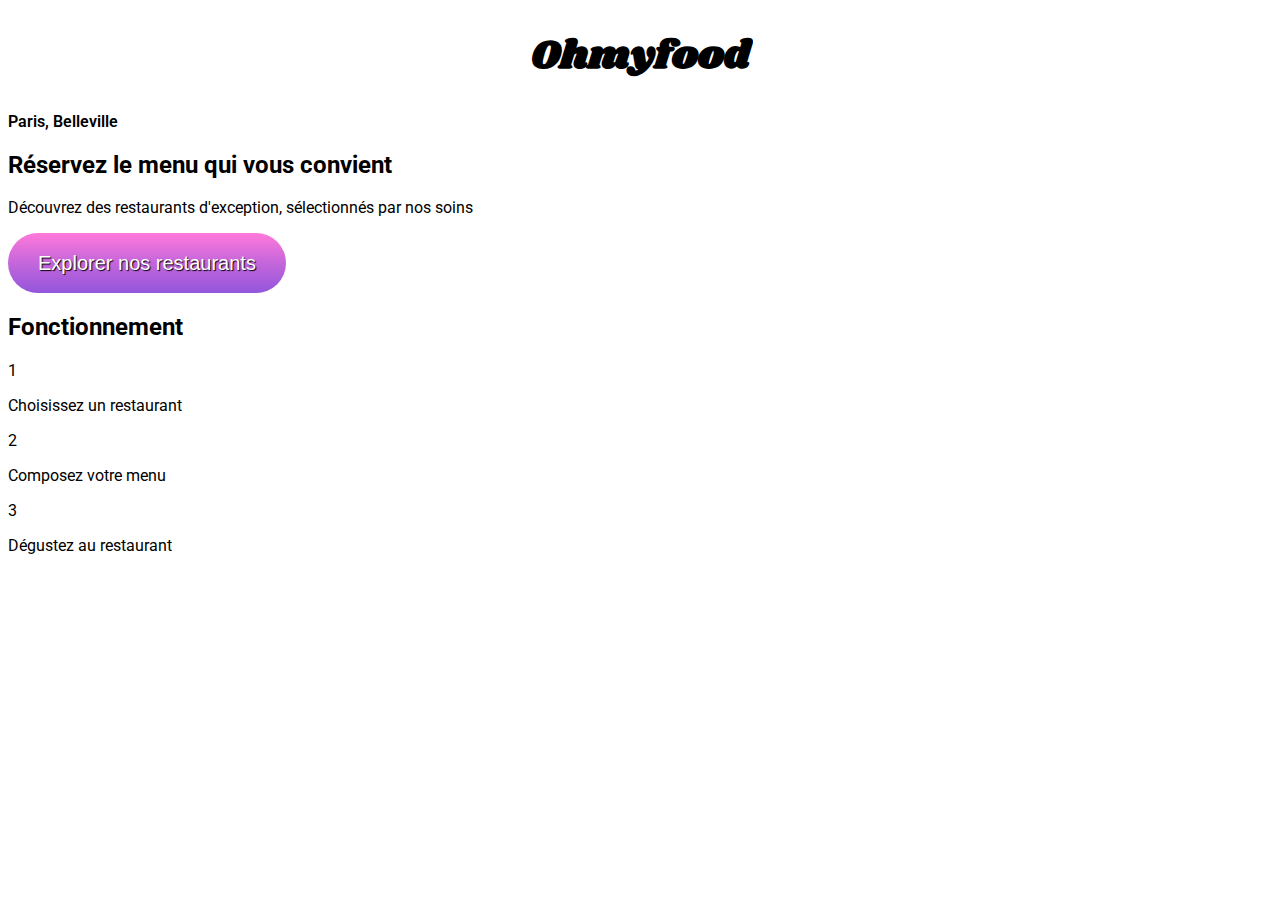
==== index.html @ 6d9f08fe "ajout bouton dans subheader, html et css" ====
<!DOCTYPE html>
<html lang="fr">
<head>
    <meta charset="UTF-8">
    <meta http-equiv="X-UA-Compatible" content="IE=edge">
    <meta name="viewport" content="width=device-width, initial-scale=1.0">
    <title>OhMyFood !</title>
    <link rel="stylesheet" href="sass/style.css">
</head>
<body>
    
    <header>
        <h1>Ohmyfood</h1>
    </header>

    <div class="subheader">
        
        <div class="subheader__iconemap">
           <i class="fas fa-map-marker-alt"></i>
        </div>
        <div class="subheader__content">
            <a href="#">Paris, Belleville</a>
        </div>

        <div class="prev">
            <div class="prev__content">
                <h2 class="prev__title">Réservez le menu qui vous convient</h2>
                <p class="prev__subtitle">Découvrez des restaurants d'exception, sélectionnés par nos soins</p>
            </div>
            <button class="button">
                Explorer nos restaurants
            </button>
        </div>

    </div>

    <main>
        <section class="section section--fonctionnement">
            <h2 class="section__title">Fonctionnement</h2>

            <div class="nav">
                <div class="nav__content">
                    <div class="nav__number">
                        <span class="number--one">1</span>
                    </div>
                    <div class="nav__icon">
                        <i class="fas fa-mobile-alt"></i>
                    </div>
                    <p class="nav__text">Choisissez un restaurant</p>
                </div>
            </div>

            <div class="nav">
                <div class="nav__content">
                    <div class="nav__number">
                        <span class="number--two">2</span>
                    </div>
                    <div class="nav__icon">
                        <i class="fas fa-list-ul"></i>
                    </div>
                    <p class="nav__text">Composez votre menu</p>
                </div>
            </div>

            <div class="nav">
                <div class="nav__content">
                    <div class="nav__number">
                        <span class="number--three">3</span>
                    </div>
                    <div class="nav__icon">
                        <i class="fas fa-store i--one"></i>
                    </div>
                    <p class="nav__text">Dégustez au restaurant</p>
                </div>
            </div>

        </section>


    </main>

</body>
</html>
---- sass/style.css ----
@import url("https://fonts.googleapis.com/css2?family=Shrikhand&display=swap");
@import url("https://fonts.googleapis.com/css2?family=Roboto&display=swap");
h1 {
  display: -webkit-box;
  display: -ms-flexbox;
  display: flex;
  -webkit-box-pack: center;
      -ms-flex-pack: center;
          justify-content: center;
  font-family: 'Shrikhand', cursive;
  font-size: 40px;
}

body {
  font-family: 'Roboto', sans-serif;
}

/*SUBHEADER*/
.subheader .subheader__iconemap i {
  font-size: 25px;
  color: red;
}

.subheader .subheader__content a {
  text-decoration: none;
  color: black;
  font-weight: 600;
}

.subheader .button {
  border: 0;
  line-height: 2.5;
  padding: 5px 30px;
  font-size: 20px;
  text-align: center;
  color: #fff;
  text-shadow: 1px 1px 1px #000;
  border-radius: 30px;
  background-color: #9356DC;
  background-image: -webkit-gradient(linear, left bottom, left top, from(#9356DC), color-stop(#c466db), to(#FF79DA));
  background-image: linear-gradient(to top, #9356DC, #c466db, #FF79DA);
}

/* MAIN */
/* Section fonctionnement */
.nav .nav__icon i {
  color: red;
  font-size: 20px;
}

/*body {
    font-family: 'Roboto', sans-serif;
}
*/
/*# sourceMappingURL=style.css.map */
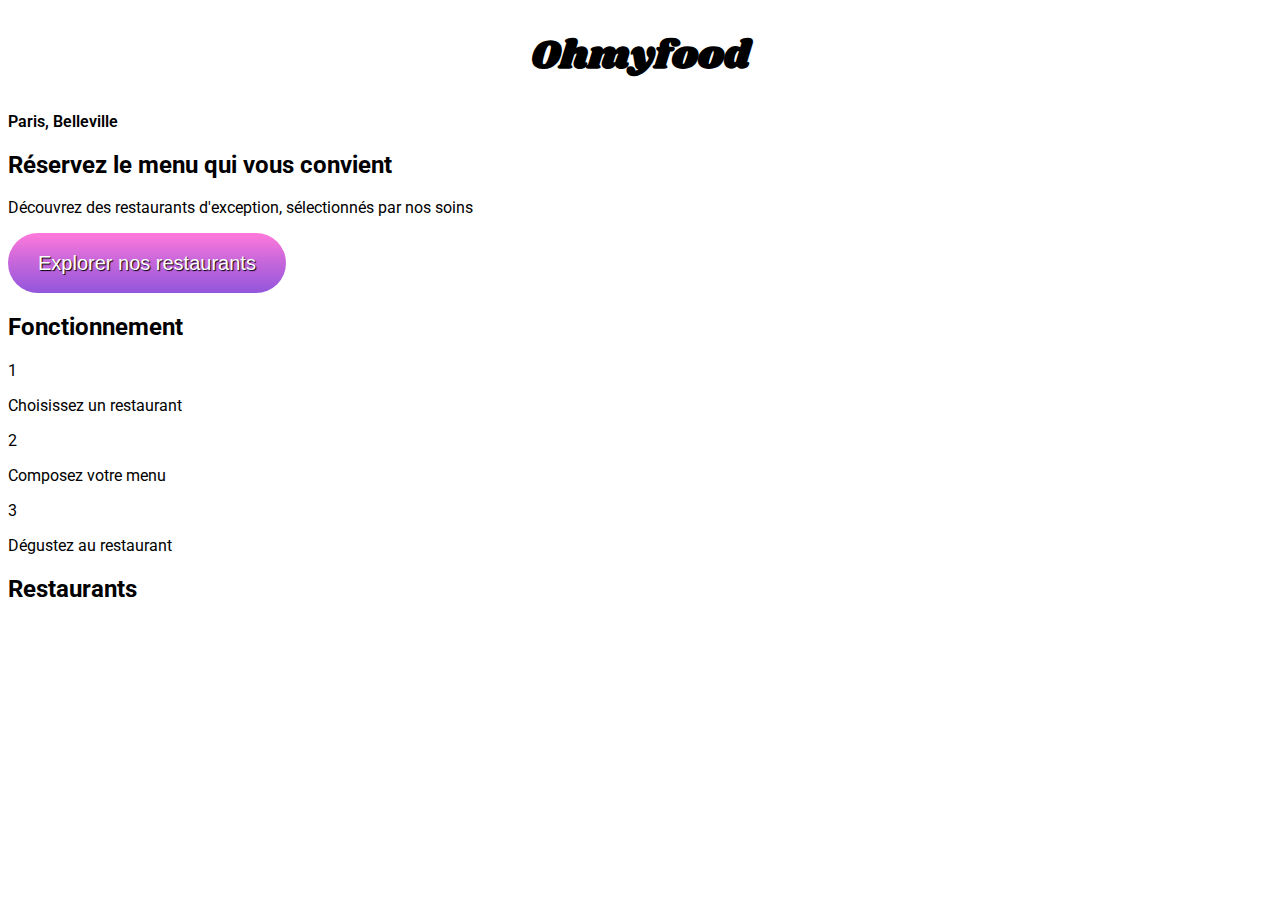
==== commit c5fc3307: "ajout section fonctionnement et restaurants html" ====
--- a/index.html
+++ b/index.html
@@ -73,9 +73,29 @@
                     <p class="nav__text">Dégustez au restaurant</p>
                 </div>
             </div>
-
         </section>
 
+        <section class="section section--restaurants">
+            <h2 class="section__title">Restaurants</h2>
+
+            <div class="cartresto">
+                <div class="resto">
+
+                </div>
+
+                <div class="resto">
+
+                </div>
+
+                <div class="resto">
+
+                </div>
+
+                <div class="resto">
+
+                </div>
+            </div>
+        </section>
 
     </main>
 
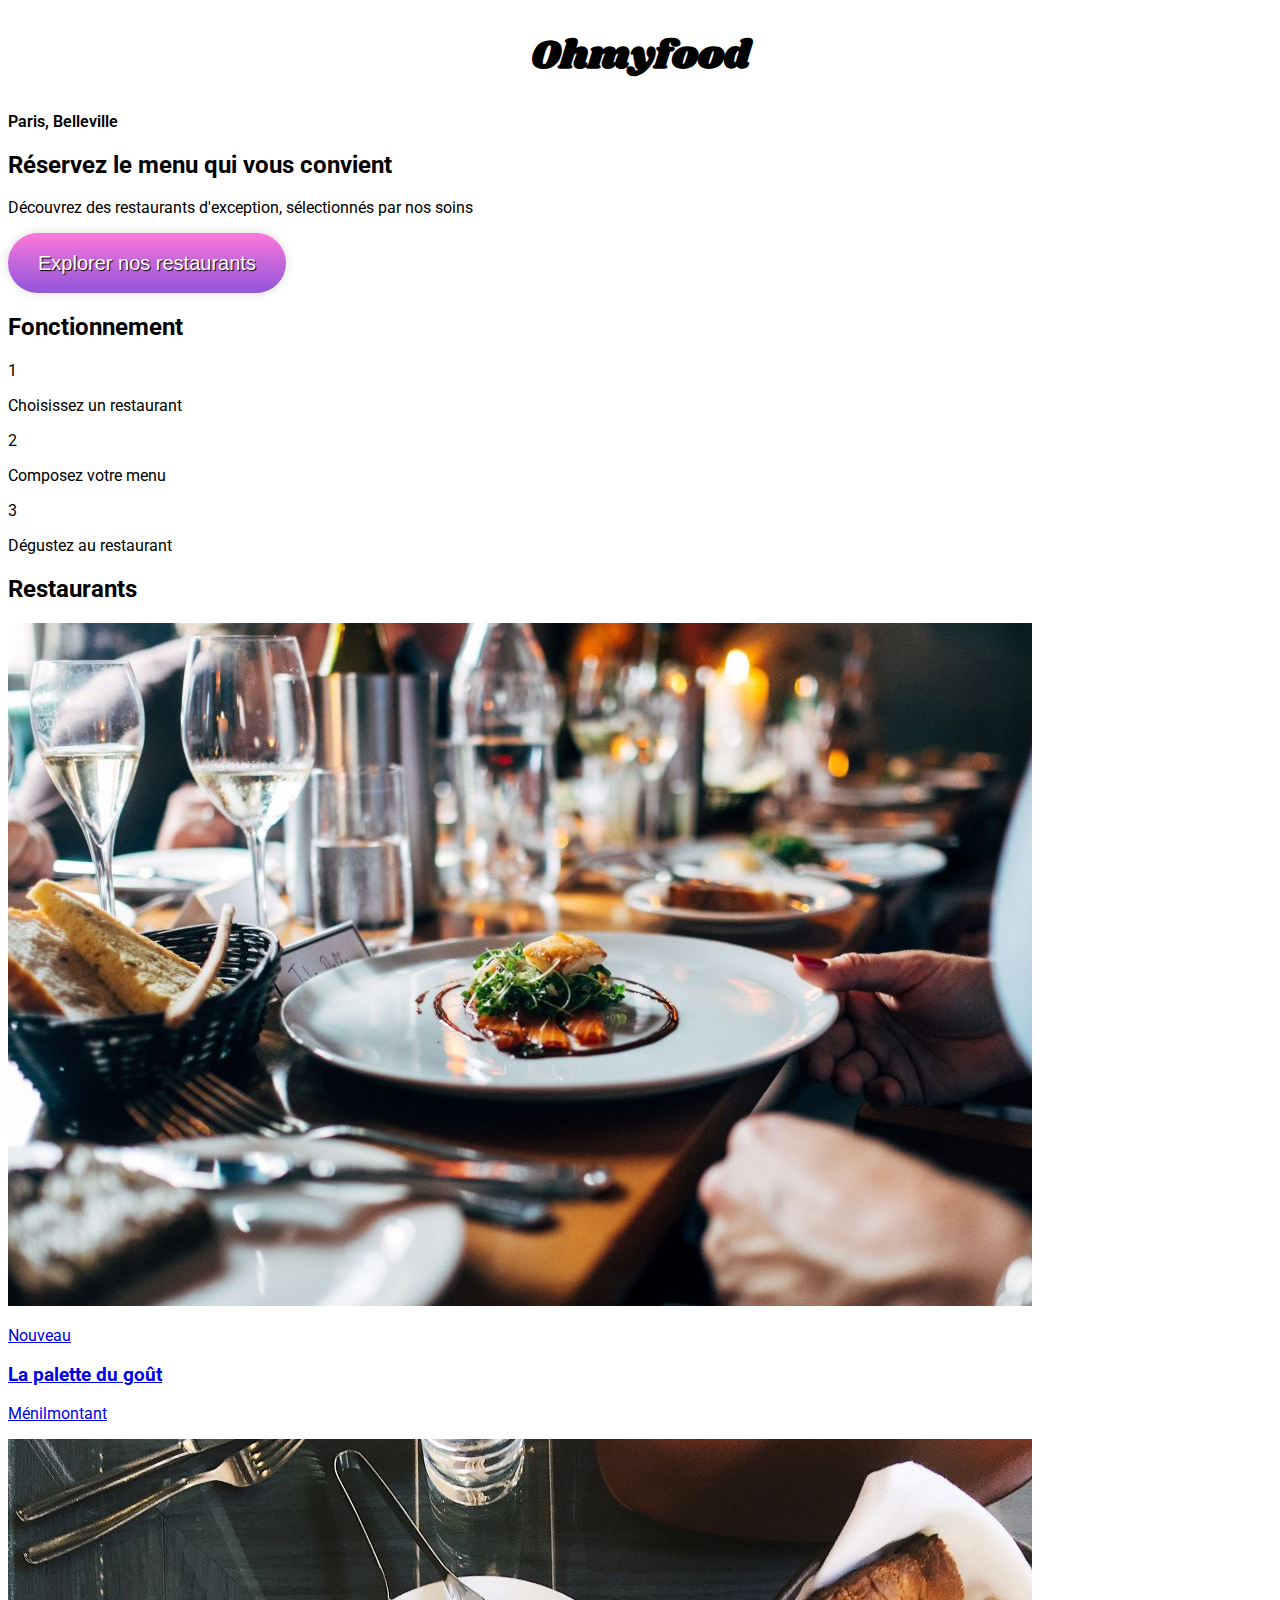
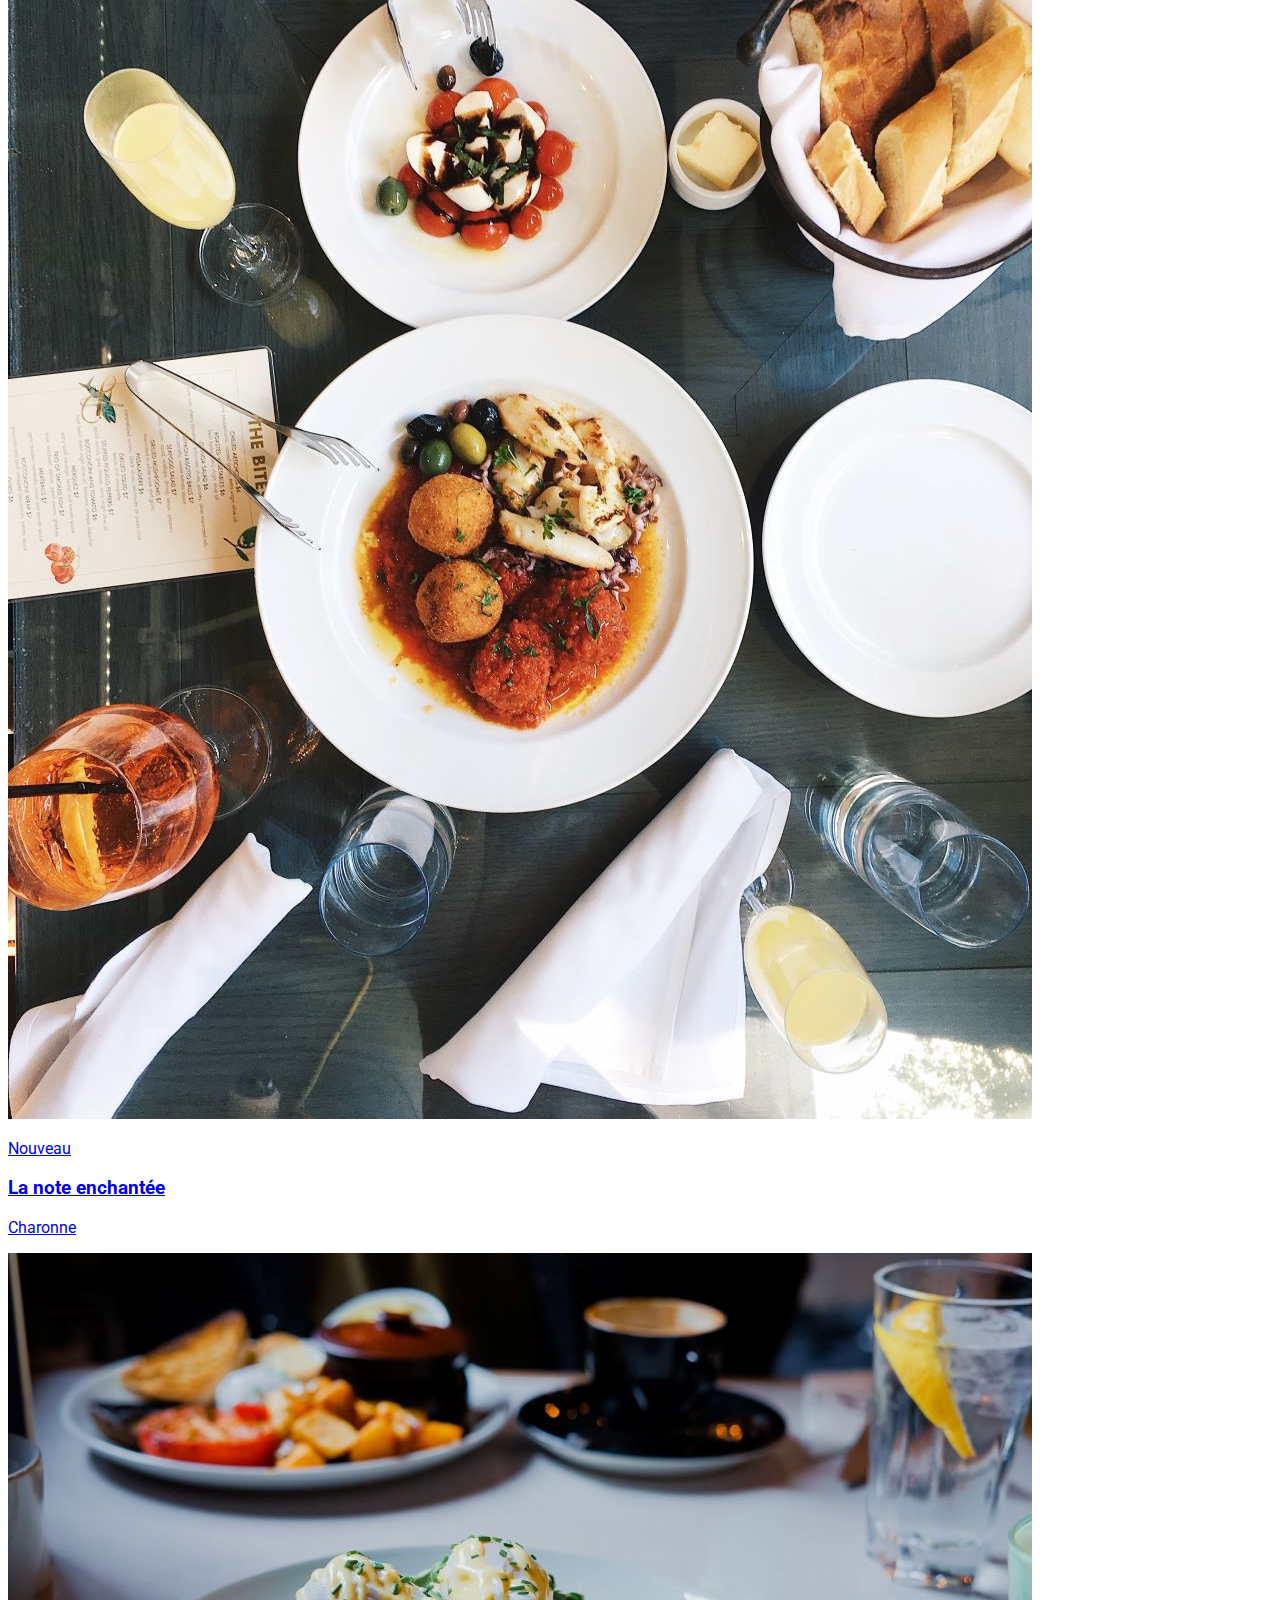
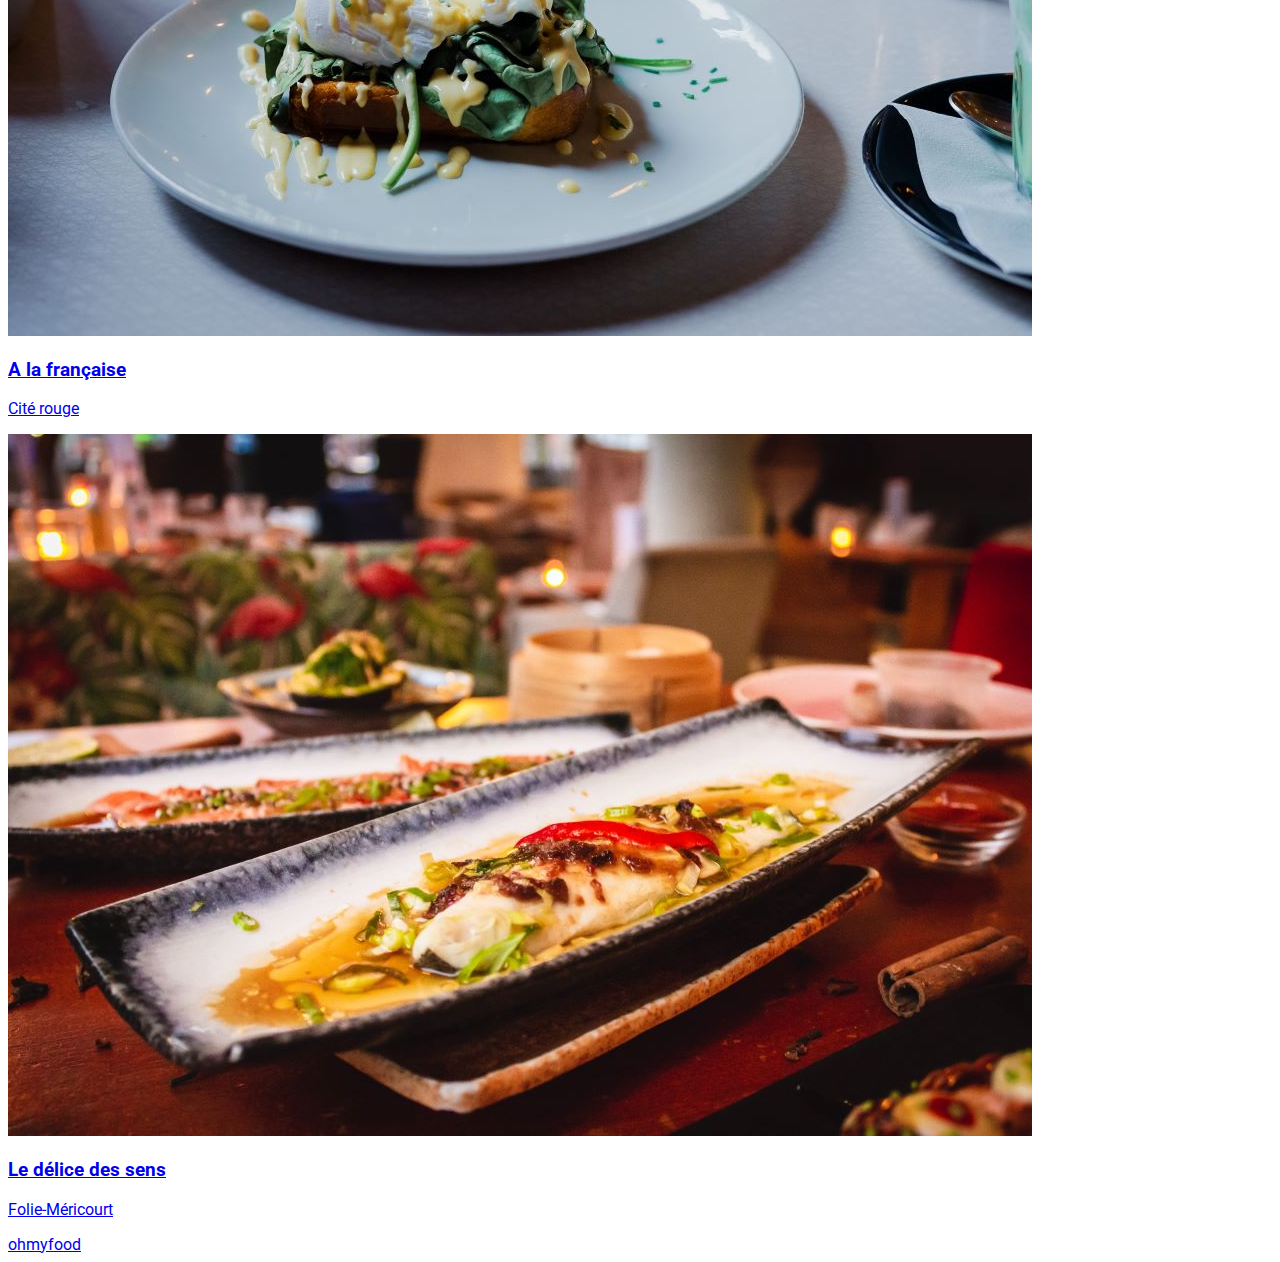
==== commit 92a56105: "ajout fichier html des restaurants, ajout section restaurants dans index" ====
--- a/index.html
+++ b/index.html
@@ -80,24 +80,77 @@
 
             <div class="cartresto">
                 <div class="resto">
-
+                    <a href="la-palette-du-gout.html">
+                        <div class="resto__image">
+                            <img src="./assets/la-palette-du-gout.jpg" alt="plat dans une assiete ronde, pain et verres de vin">
+                        </div>
+                        <div class="resto__content">
+                            <p class="resto__new">Nouveau</p>
+                            <h3>La palette du goût</h3>
+                            <p>Ménilmontant</p>
+                            <i class="far fa-heart"></i>
+                        </div>
+                    </a>
                 </div>
 
                 <div class="resto">
-
+                    <a href="la-note-enchantee.html">
+                        <div class="resto__image">
+                            <img src="./assets/la-note-enchantee.jpg" alt="plat dans une assiete ronde, carte du menu">
+                        </div>
+                        <div class="resto__content">
+                            <p class="resto__new">Nouveau</p>
+                            <h3>La note enchantée</h3>
+                            <p>Charonne</p>
+                            <i class="far fa-heart"></i>
+                        </div>
+                    </a>
                 </div>
 
                 <div class="resto">
-
+                    <a href="a-la-francaise.html">
+                        <div class="resto__image">
+                            <img src="./assets/a-la-francaise.jpg" alt="plat dans une assiete ronde avec tartine et oeufs">
+                        </div>
+                        <div class="resto__content">
+                            <h3>A la française</h3>
+                            <p>Cité rouge</p>
+                            <i class="far fa-heart"></i>
+                        </div>
+                    </a>
                 </div>
 
                 <div class="resto">
+                    <a href="le-delice-des-sens.html">
+                        <div class="resto__image">
+                            <img src="./assets/le-delice-des-sens.jpg" alt="plat exotique dans une assiete longue">
+                        </div>
+                        <div class="resto__content">
+                            <h3>Le délice des sens</h3>
+                            <p>Folie-Méricourt</p>
+                            <i class="far fa-heart"></i>
+                        </div>
+                    </a>
+                </div>
 
-                </div>
             </div>
         </section>
 
     </main>
 
+    <footer>
+
+        <a class="footer__title" href="#">ohmyfood</a>
+
+        <div class="footer__content">
+            
+            <div class="footer__item">
+
+            </div>
+
+        </div>
+
+    </footer>
+
 </body>
 </html>--- a/sass/style.css
+++ b/sass/style.css
@@ -35,6 +35,8 @@
   text-align: center;
   color: #fff;
   text-shadow: 1px 1px 1px #000;
+  -webkit-box-shadow: 0px 0px 10px #55555538;
+          box-shadow: 0px 0px 10px #55555538;
   border-radius: 30px;
   background-color: #9356DC;
   background-image: -webkit-gradient(linear, left bottom, left top, from(#9356DC), color-stop(#c466db), to(#FF79DA));
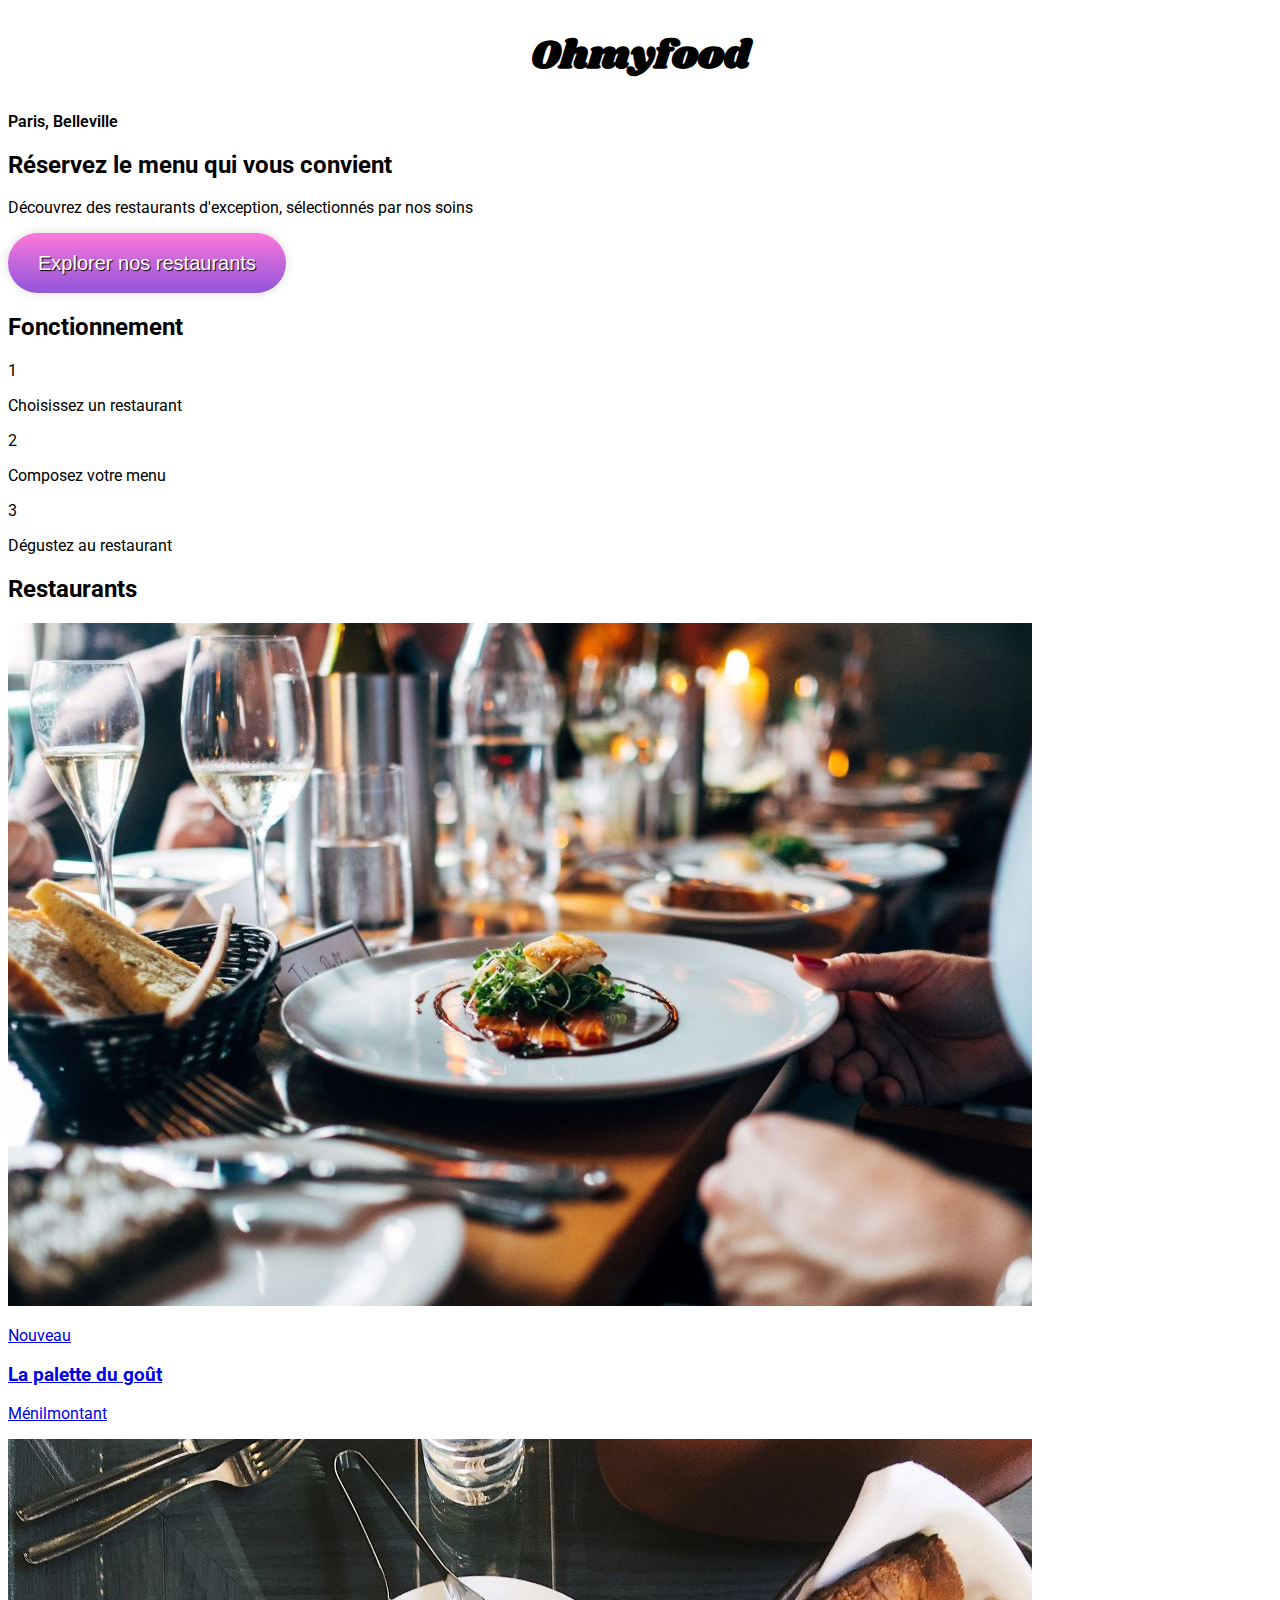
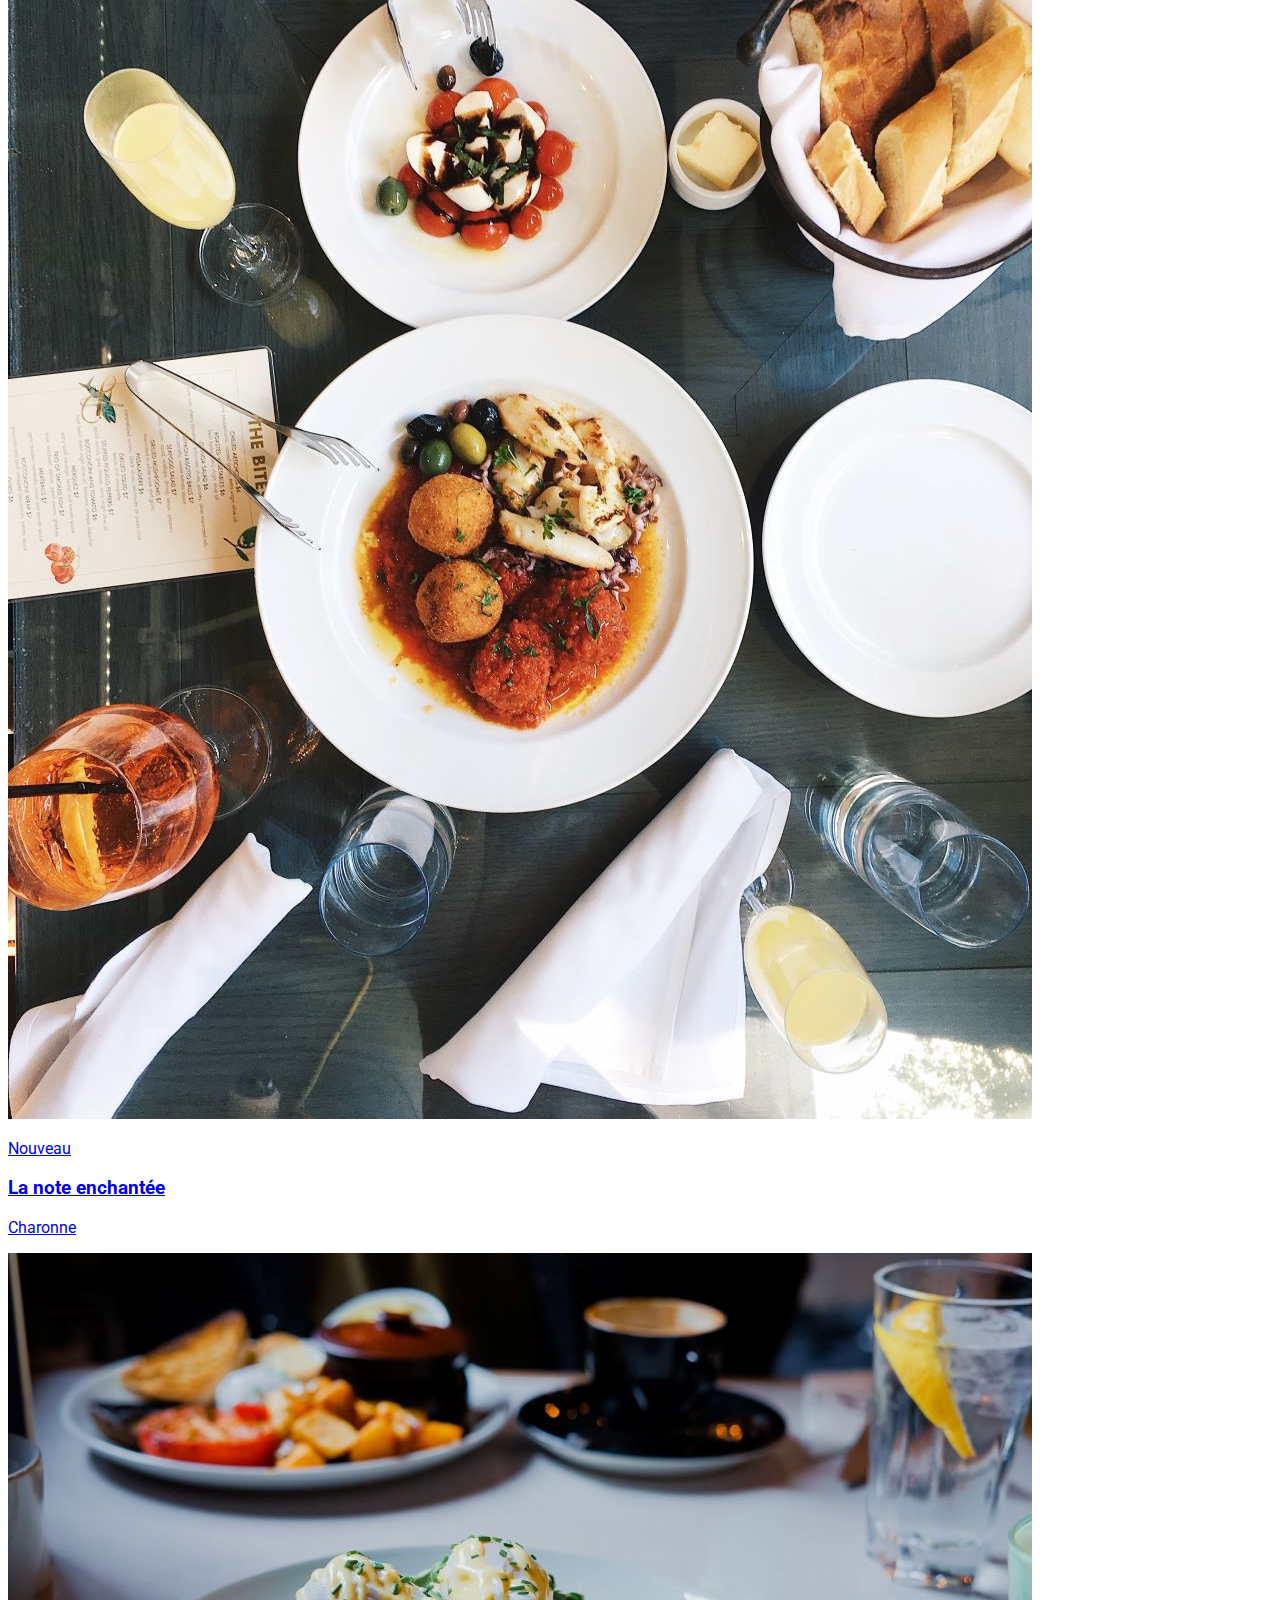
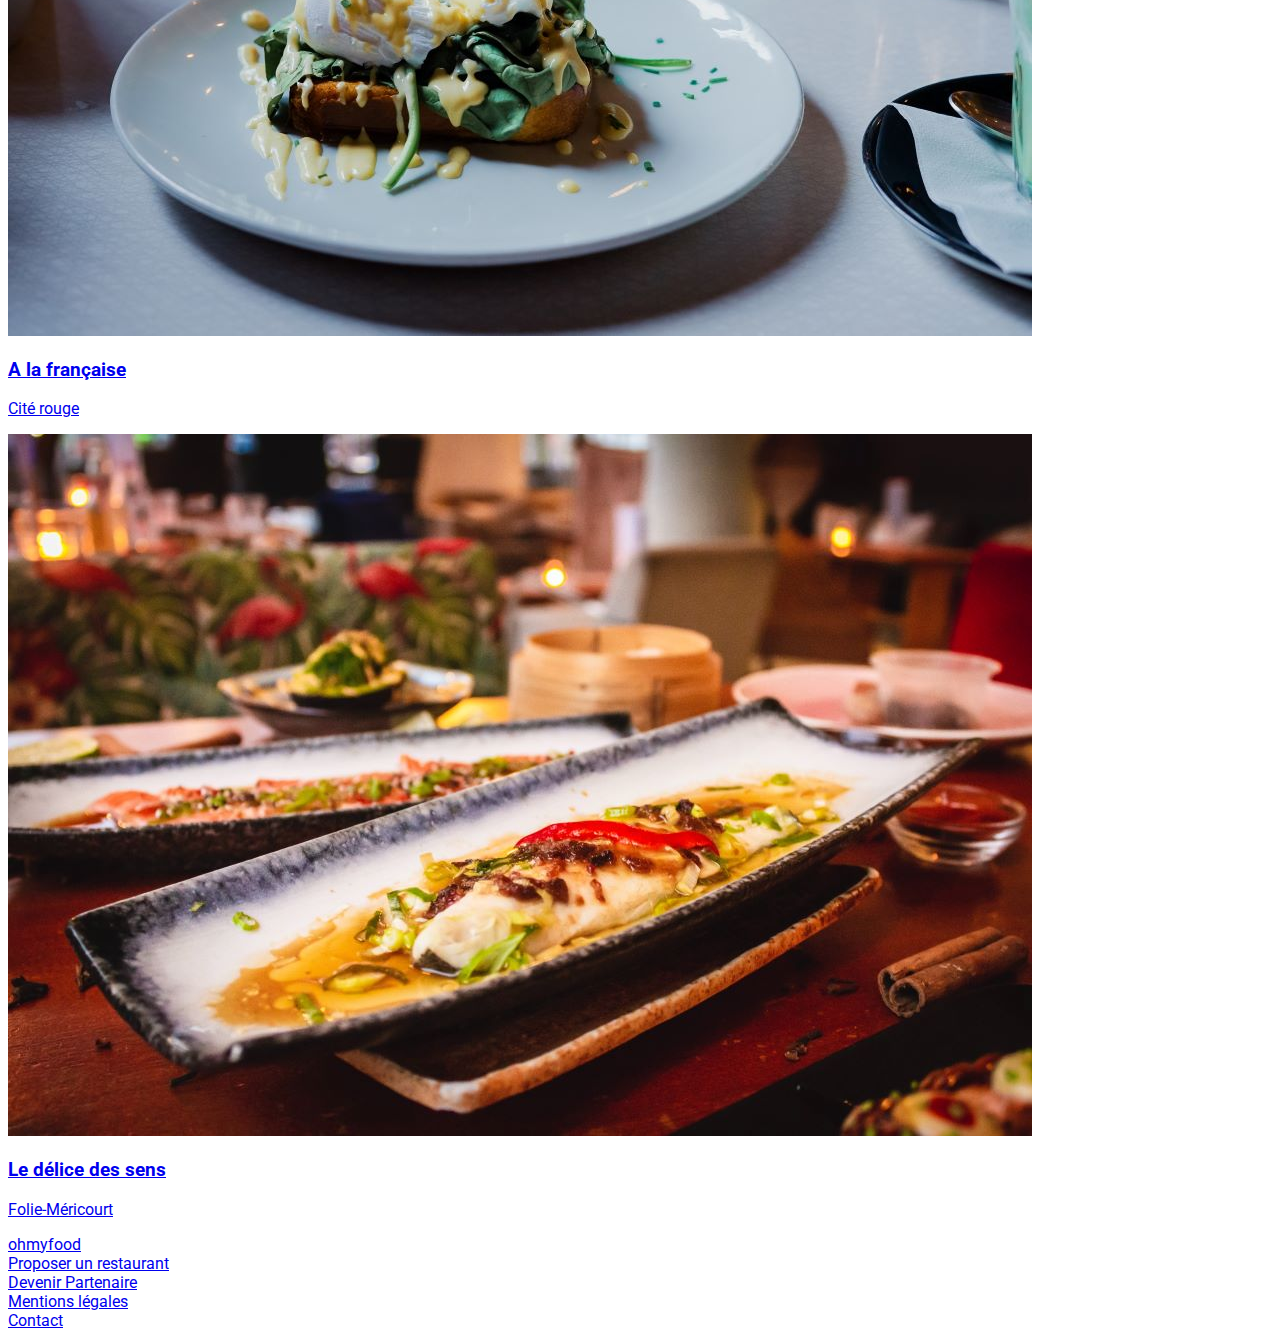
==== commit 8c628fa7: "ajout footer index html" ====
--- a/index.html
+++ b/index.html
@@ -145,7 +145,18 @@
         <div class="footer__content">
             
             <div class="footer__item">
-
+                <i class="fa-solid fa-utensils"></i>
+                <a href="#">Proposer un restaurant</a>
+            </div>
+            <div class="footer__item">
+                <i class="fas fa-hands-helping"></i>
+                <a href="#">Devenir Partenaire</a>
+            </div>
+            <div class="footer__item">
+                <a href="#">Mentions légales</a>
+            </div>
+            <div class="footer__item">
+                <a href="#">Contact</a>
             </div>
 
         </div>
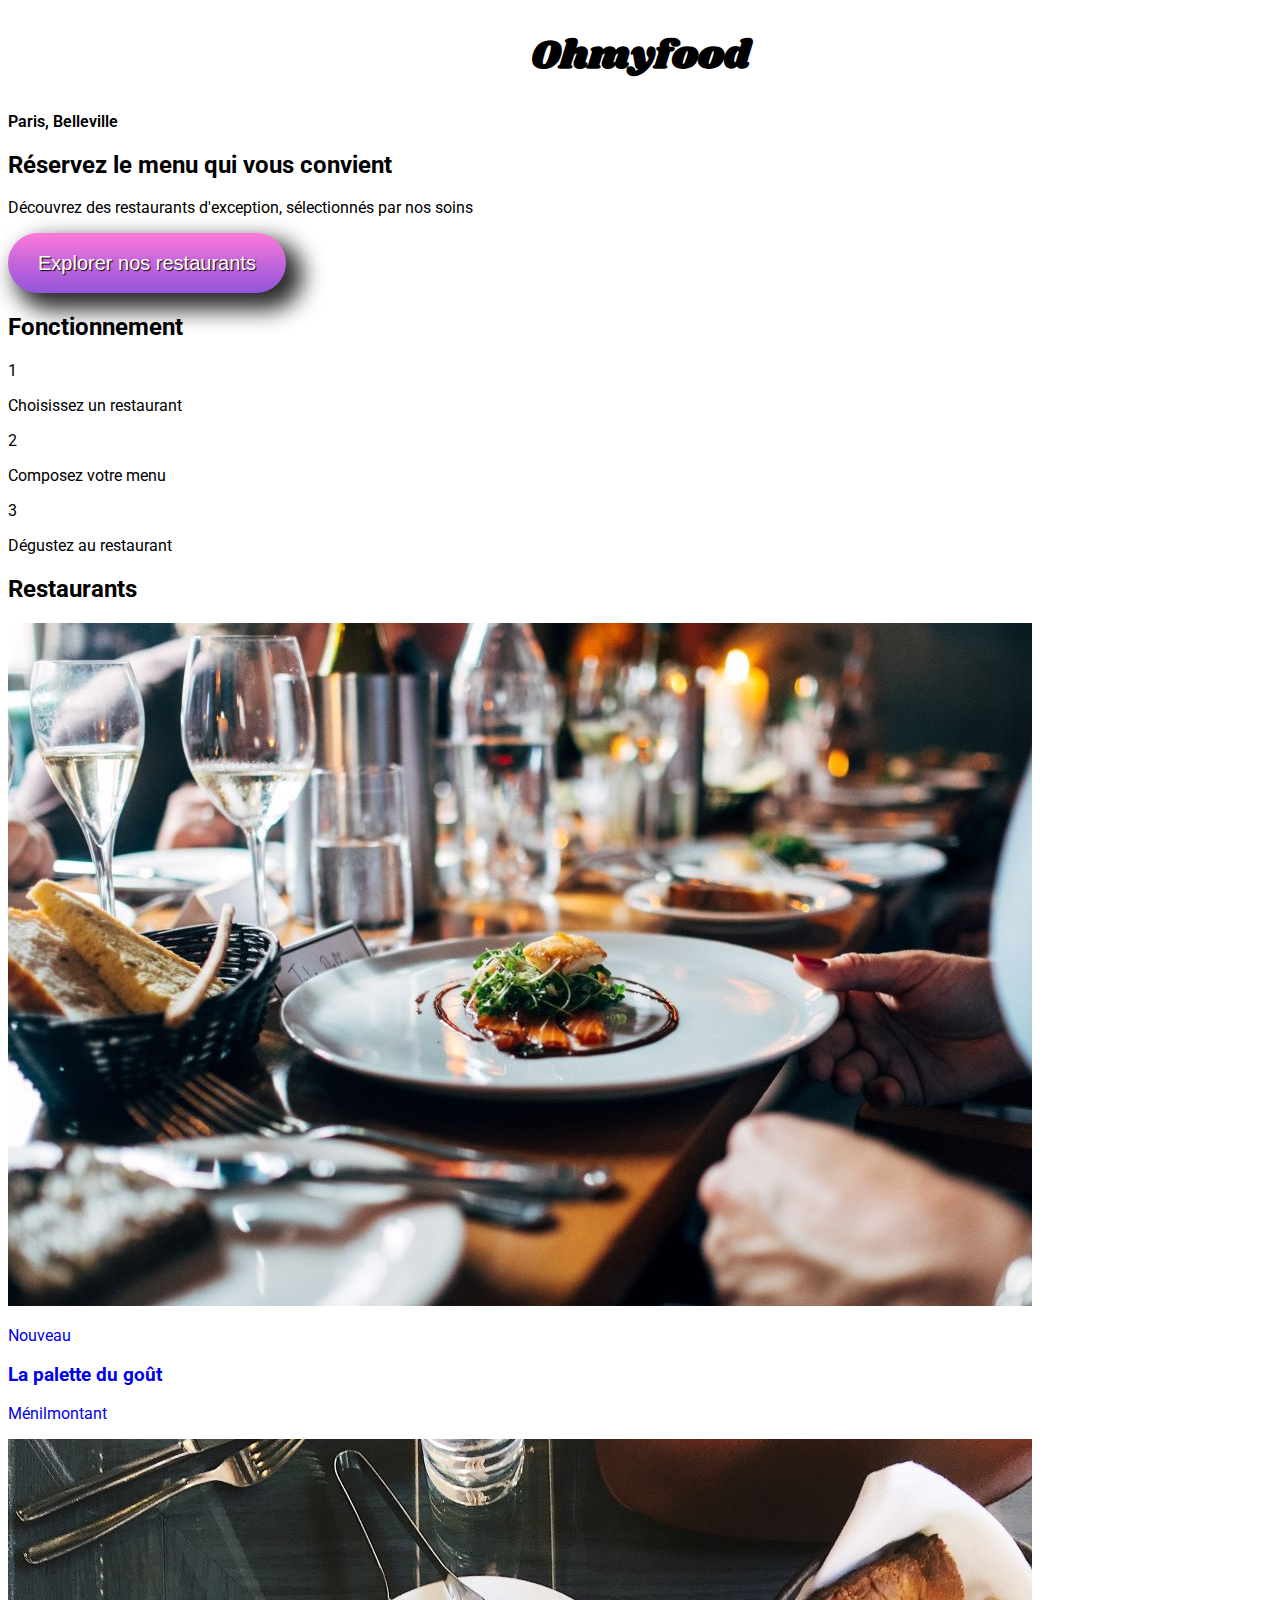
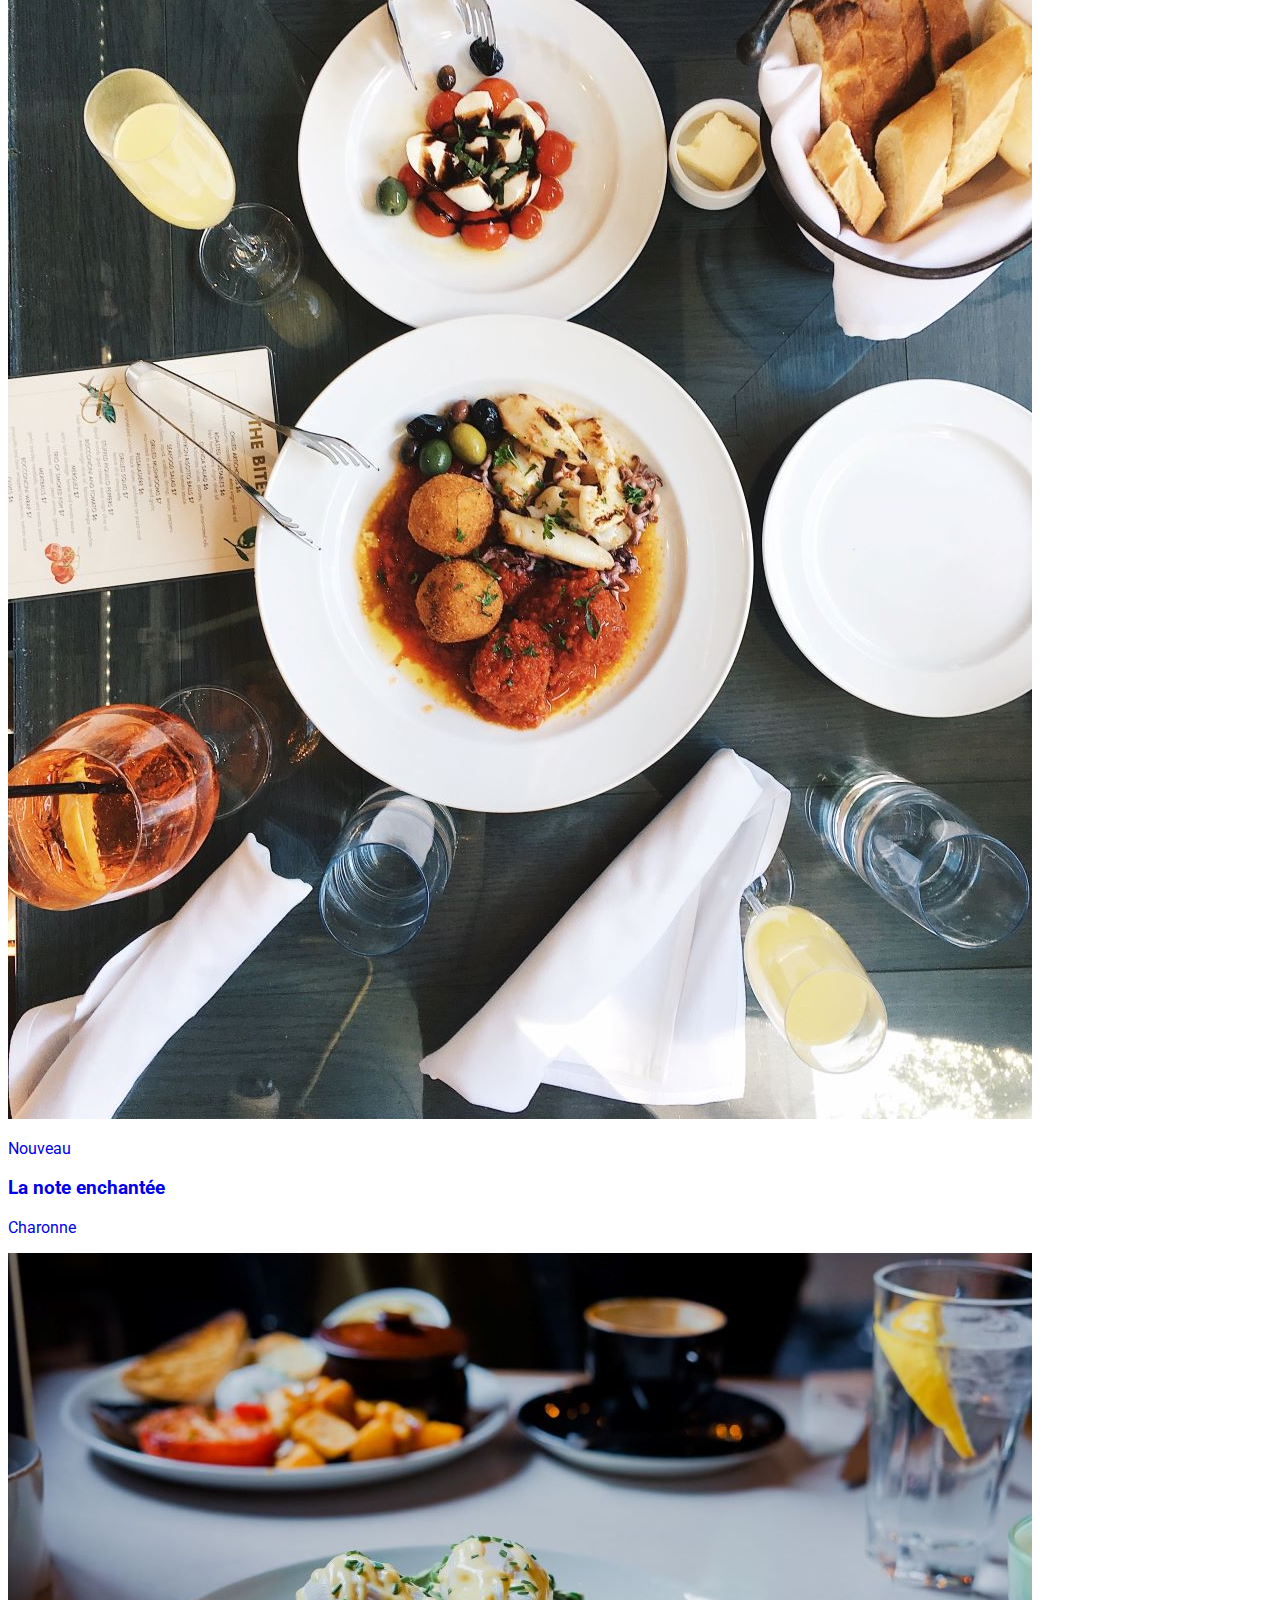
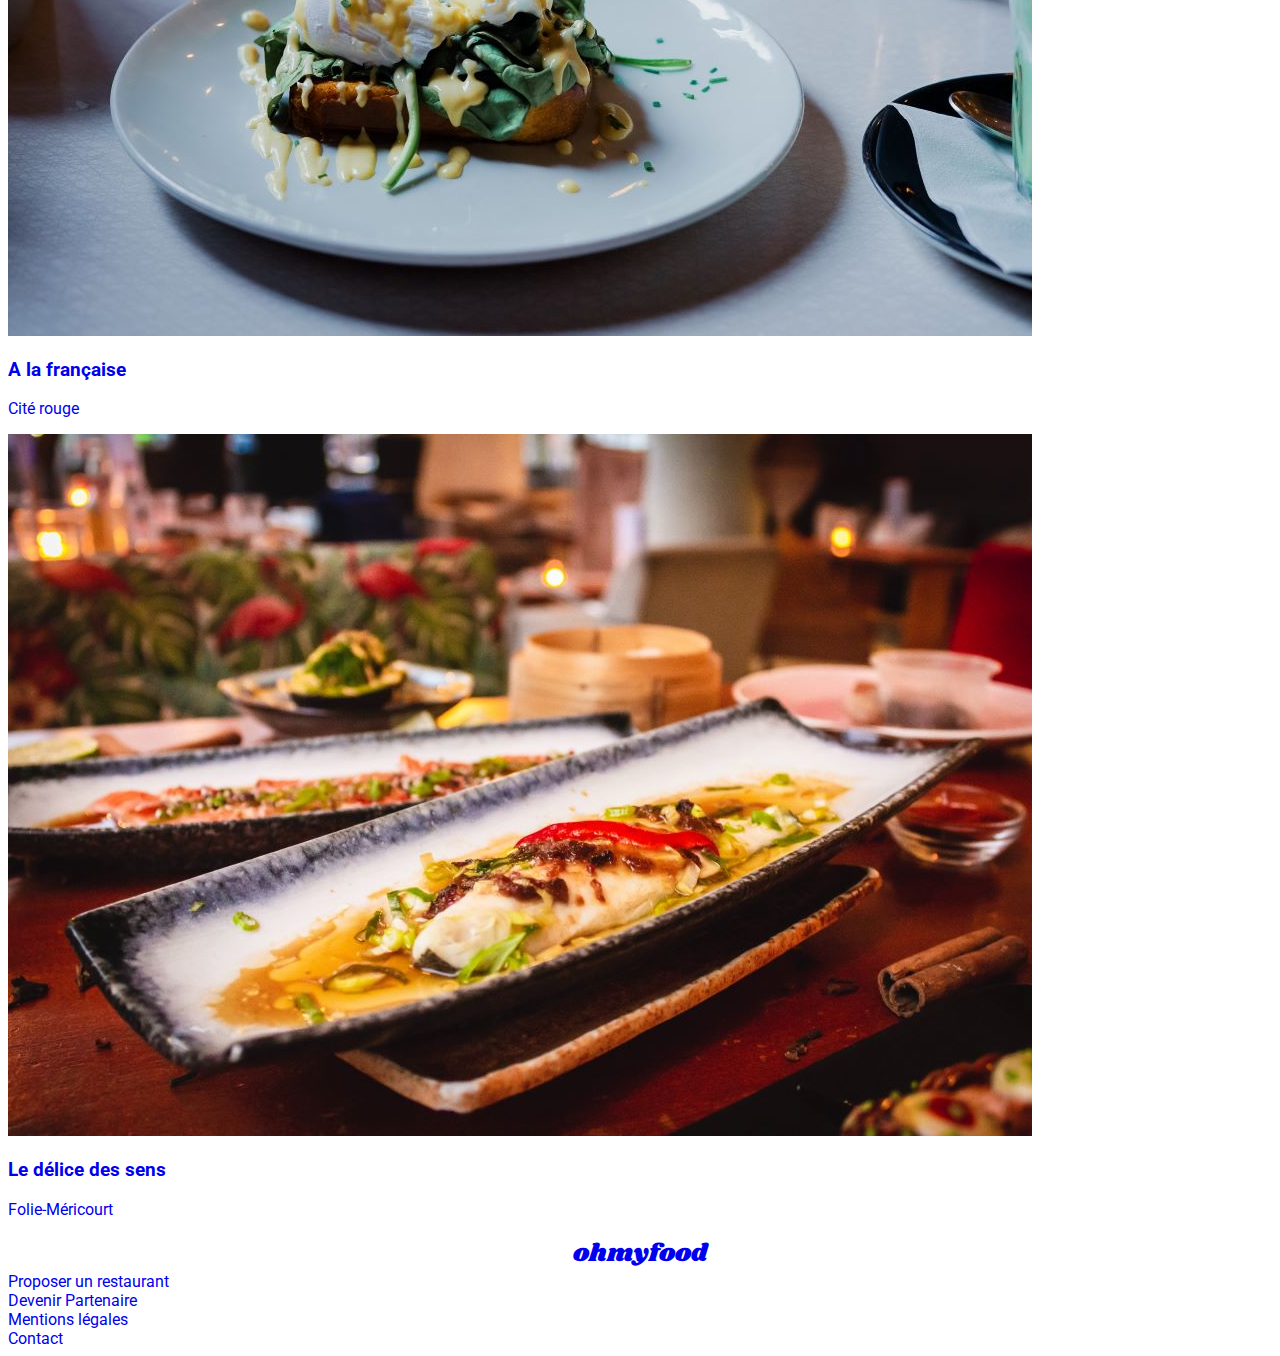
==== commit e599ab03: "ajout des pages html des restaurants" ====
--- a/index.html
+++ b/index.html
@@ -4,6 +4,8 @@
     <meta charset="UTF-8">
     <meta http-equiv="X-UA-Compatible" content="IE=edge">
     <meta name="viewport" content="width=device-width, initial-scale=1.0">
+    <link rel="stylesheet" href="https://use.fontawesome.com/releases/v5.15.1/css/all.css"
+        integrity="sha384-vp86vTRFVJgpjF9jiIGPEEqYqlDwgyBgEF109VFjmqGmIY/Y4HV4d3Gp2irVfcrp" crossorigin="anonymous">
     <title>OhMyFood !</title>
     <link rel="stylesheet" href="sass/style.css">
 </head>
--- a/sass/style.css
+++ b/sass/style.css
@@ -15,6 +15,10 @@
   font-family: 'Roboto', sans-serif;
 }
 
+a {
+  text-decoration: none;
+}
+
 /*SUBHEADER*/
 .subheader .subheader__iconemap i {
   font-size: 25px;
@@ -27,7 +31,7 @@
   font-weight: 600;
 }
 
-.subheader .button {
+.subheader button {
   border: 0;
   line-height: 2.5;
   padding: 5px 30px;
@@ -35,8 +39,8 @@
   text-align: center;
   color: #fff;
   text-shadow: 1px 1px 1px #000;
-  -webkit-box-shadow: 0px 0px 10px #55555538;
-          box-shadow: 0px 0px 10px #55555538;
+  -webkit-box-shadow: 12px 12px 22px 5px #363636;
+  box-shadow: 12px 12px 22px 5px #2c2c2c;
   border-radius: 30px;
   background-color: #9356DC;
   background-image: -webkit-gradient(linear, left bottom, left top, from(#9356DC), color-stop(#c466db), to(#FF79DA));
@@ -54,4 +58,14 @@
     font-family: 'Roboto', sans-serif;
 }
 */
+footer .footer__title {
+  display: -webkit-box;
+  display: -ms-flexbox;
+  display: flex;
+  -webkit-box-pack: center;
+      -ms-flex-pack: center;
+          justify-content: center;
+  font-family: 'Shrikhand', cursive;
+  font-size: 25px;
+}
 /*# sourceMappingURL=style.css.map */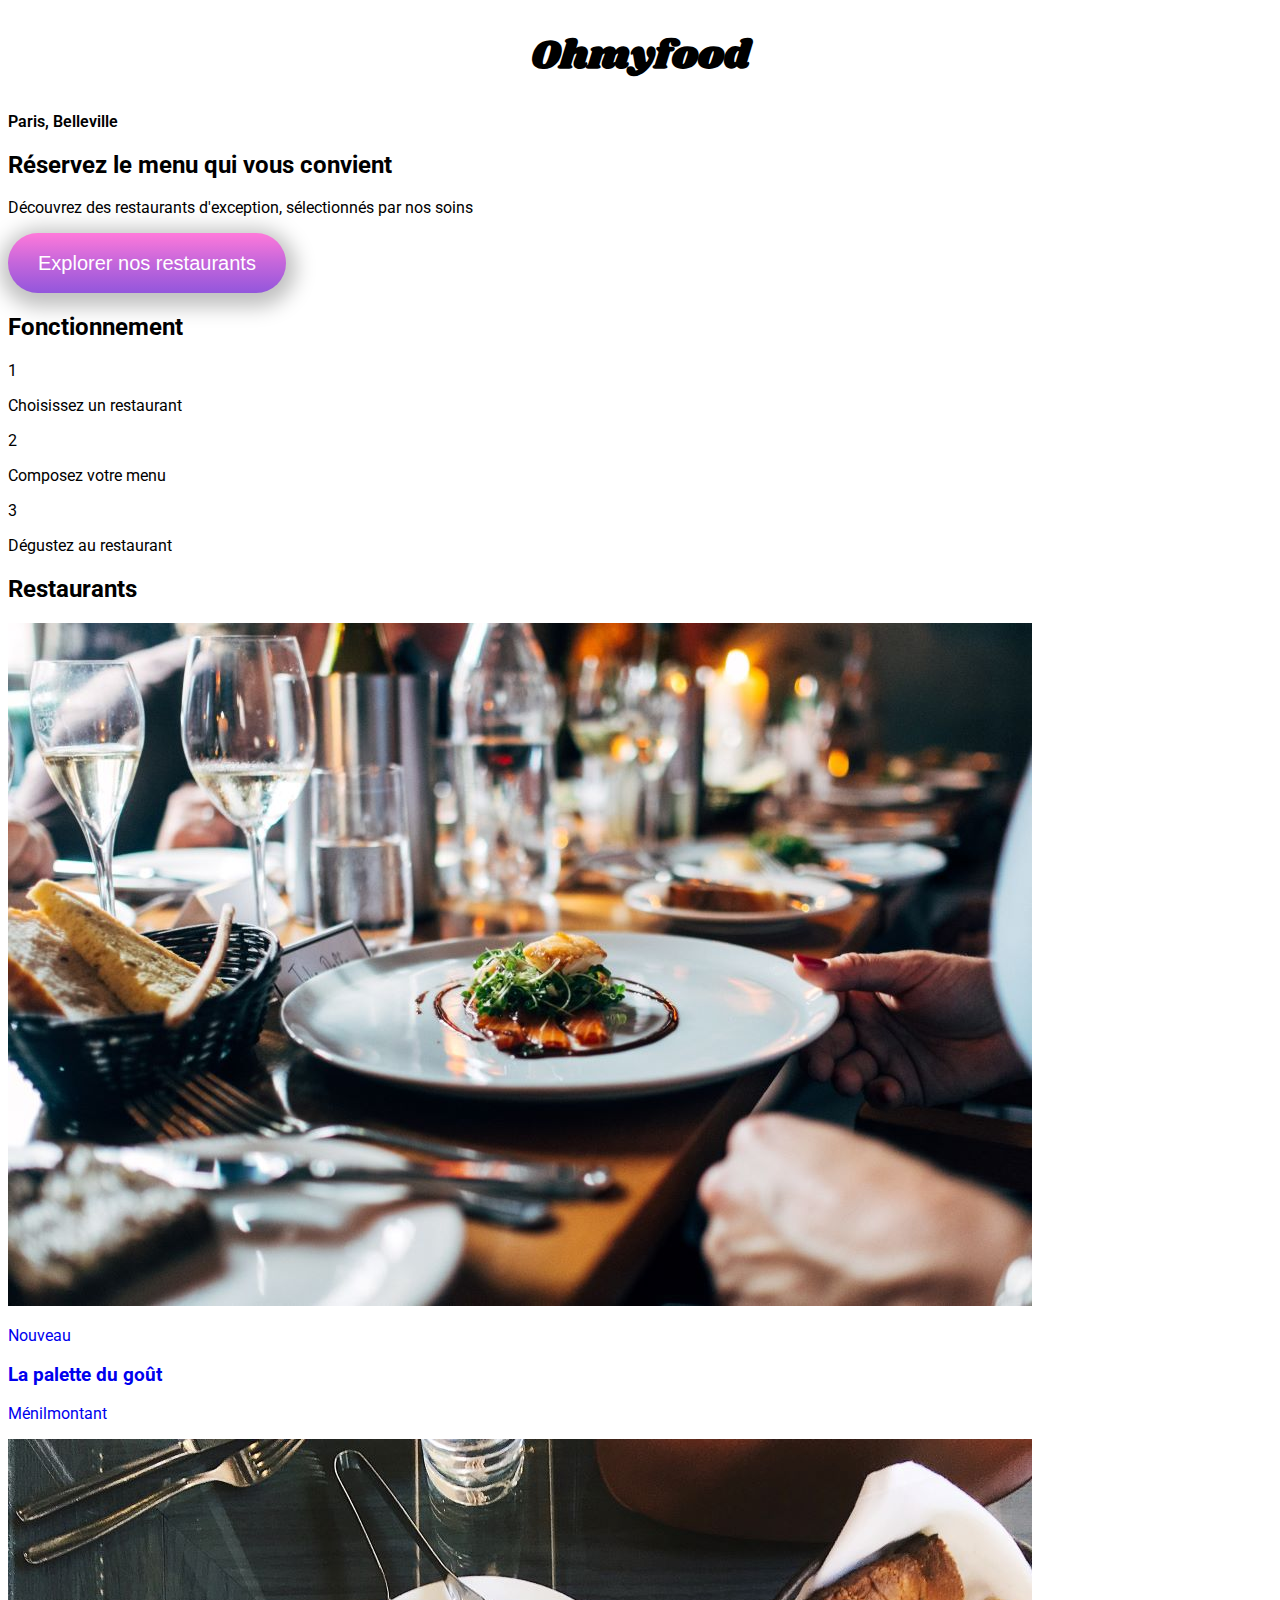
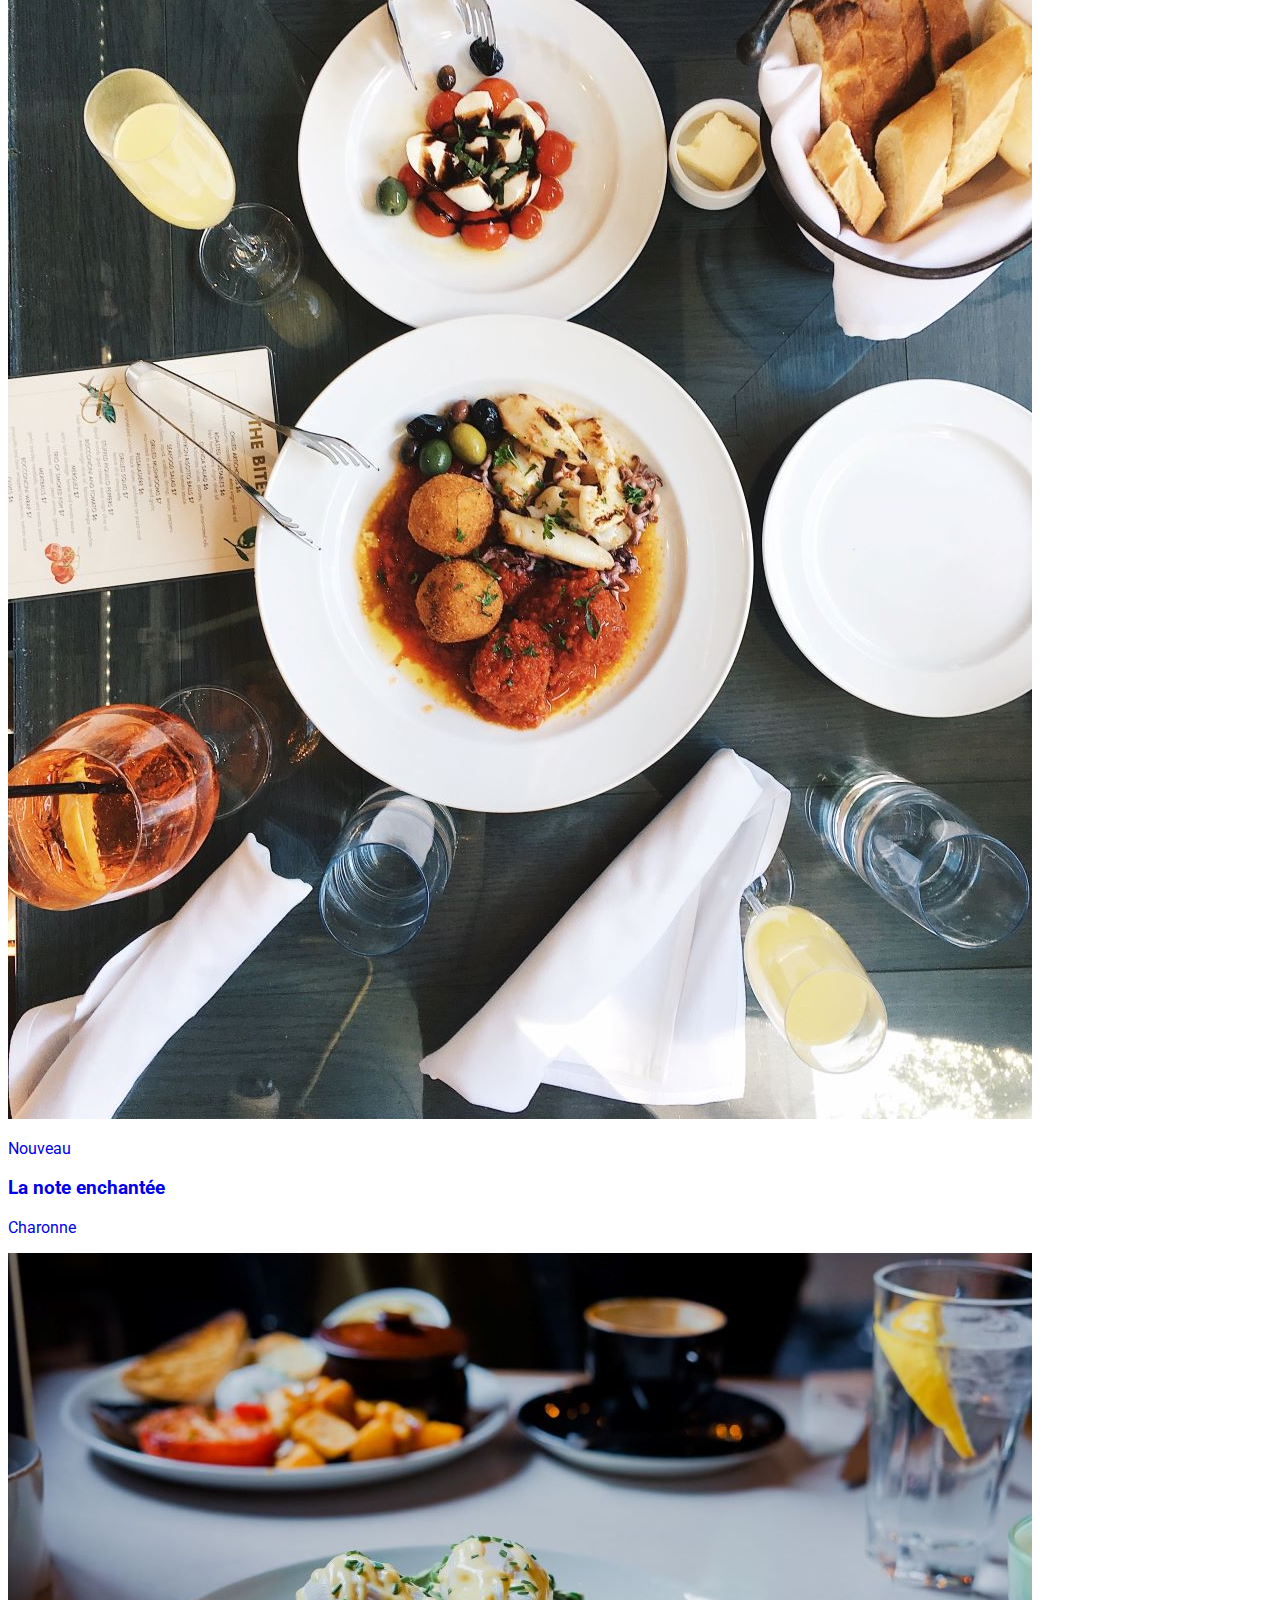
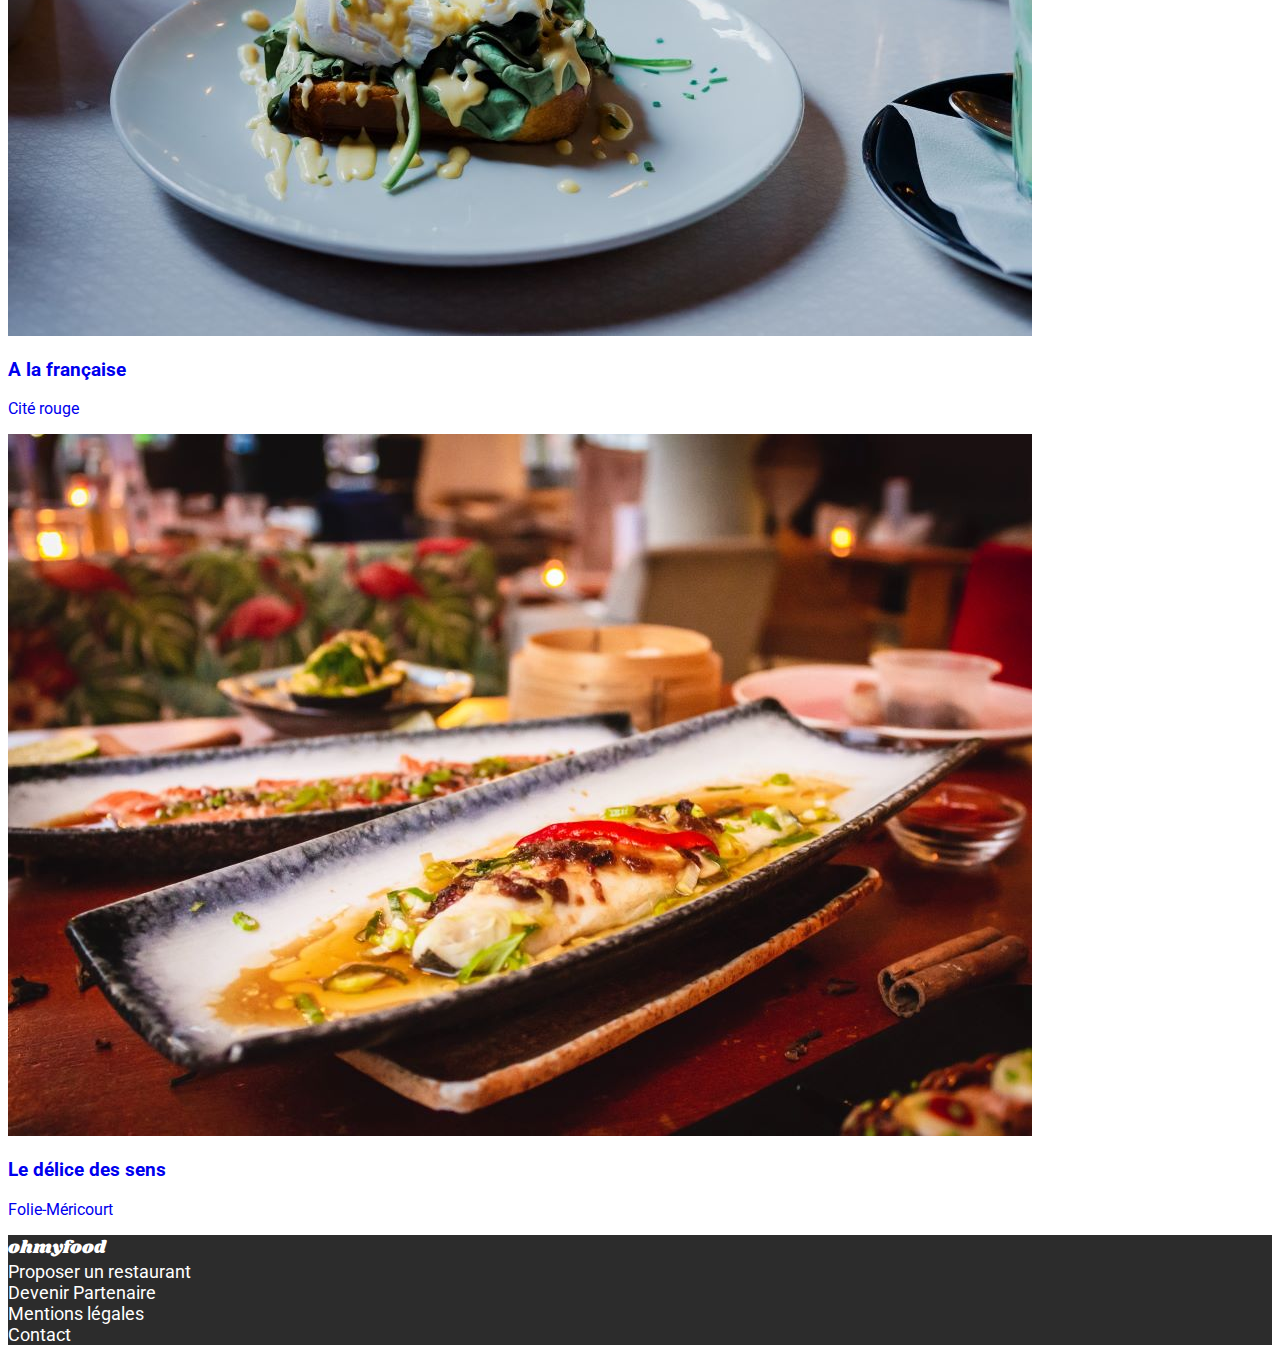
==== commit dd5b25b7: "modification du footer css" ====
--- a/index.html
+++ b/index.html
@@ -142,9 +142,9 @@
 
     <footer>
 
-        <a class="footer__title" href="#">ohmyfood</a>
-
         <div class="footer__content">
+            
+            <a class="footer__title" href="#">ohmyfood</a>
             
             <div class="footer__item">
                 <i class="fa-solid fa-utensils"></i>
--- a/sass/style.css
+++ b/sass/style.css
@@ -22,7 +22,7 @@
 /*SUBHEADER*/
 .subheader .subheader__iconemap i {
   font-size: 25px;
-  color: red;
+  color: black;
 }
 
 .subheader .subheader__content a {
@@ -38,9 +38,8 @@
   font-size: 20px;
   text-align: center;
   color: #fff;
-  text-shadow: 1px 1px 1px #000;
-  -webkit-box-shadow: 12px 12px 22px 5px #363636;
-  box-shadow: 12px 12px 22px 5px #2c2c2c;
+  -webkit-box-shadow: 1px 5px 20px 9px rgba(0, 0, 0, 0.25);
+  box-shadow: 1px 5px 20px 9px rgba(0, 0, 0, 0.25);
   border-radius: 30px;
   background-color: #9356DC;
   background-image: -webkit-gradient(linear, left bottom, left top, from(#9356DC), color-stop(#c466db), to(#FF79DA));
@@ -50,21 +49,23 @@
 /* MAIN */
 /* Section fonctionnement */
 .nav .nav__icon i {
-  color: red;
+  color: rgba(3, 3, 3, 0.39);
   font-size: 20px;
 }
 
-/*body {
-    font-family: 'Roboto', sans-serif;
+footer {
+  background-color: #2c2c2c;
 }
-*/
+
+footer .footer__content a, footer i {
+  color: white;
+}
+
+footer .footer__content a {
+  font-size: 18px;
+}
+
 footer .footer__title {
-  display: -webkit-box;
-  display: -ms-flexbox;
-  display: flex;
-  -webkit-box-pack: center;
-      -ms-flex-pack: center;
-          justify-content: center;
   font-family: 'Shrikhand', cursive;
   font-size: 25px;
 }
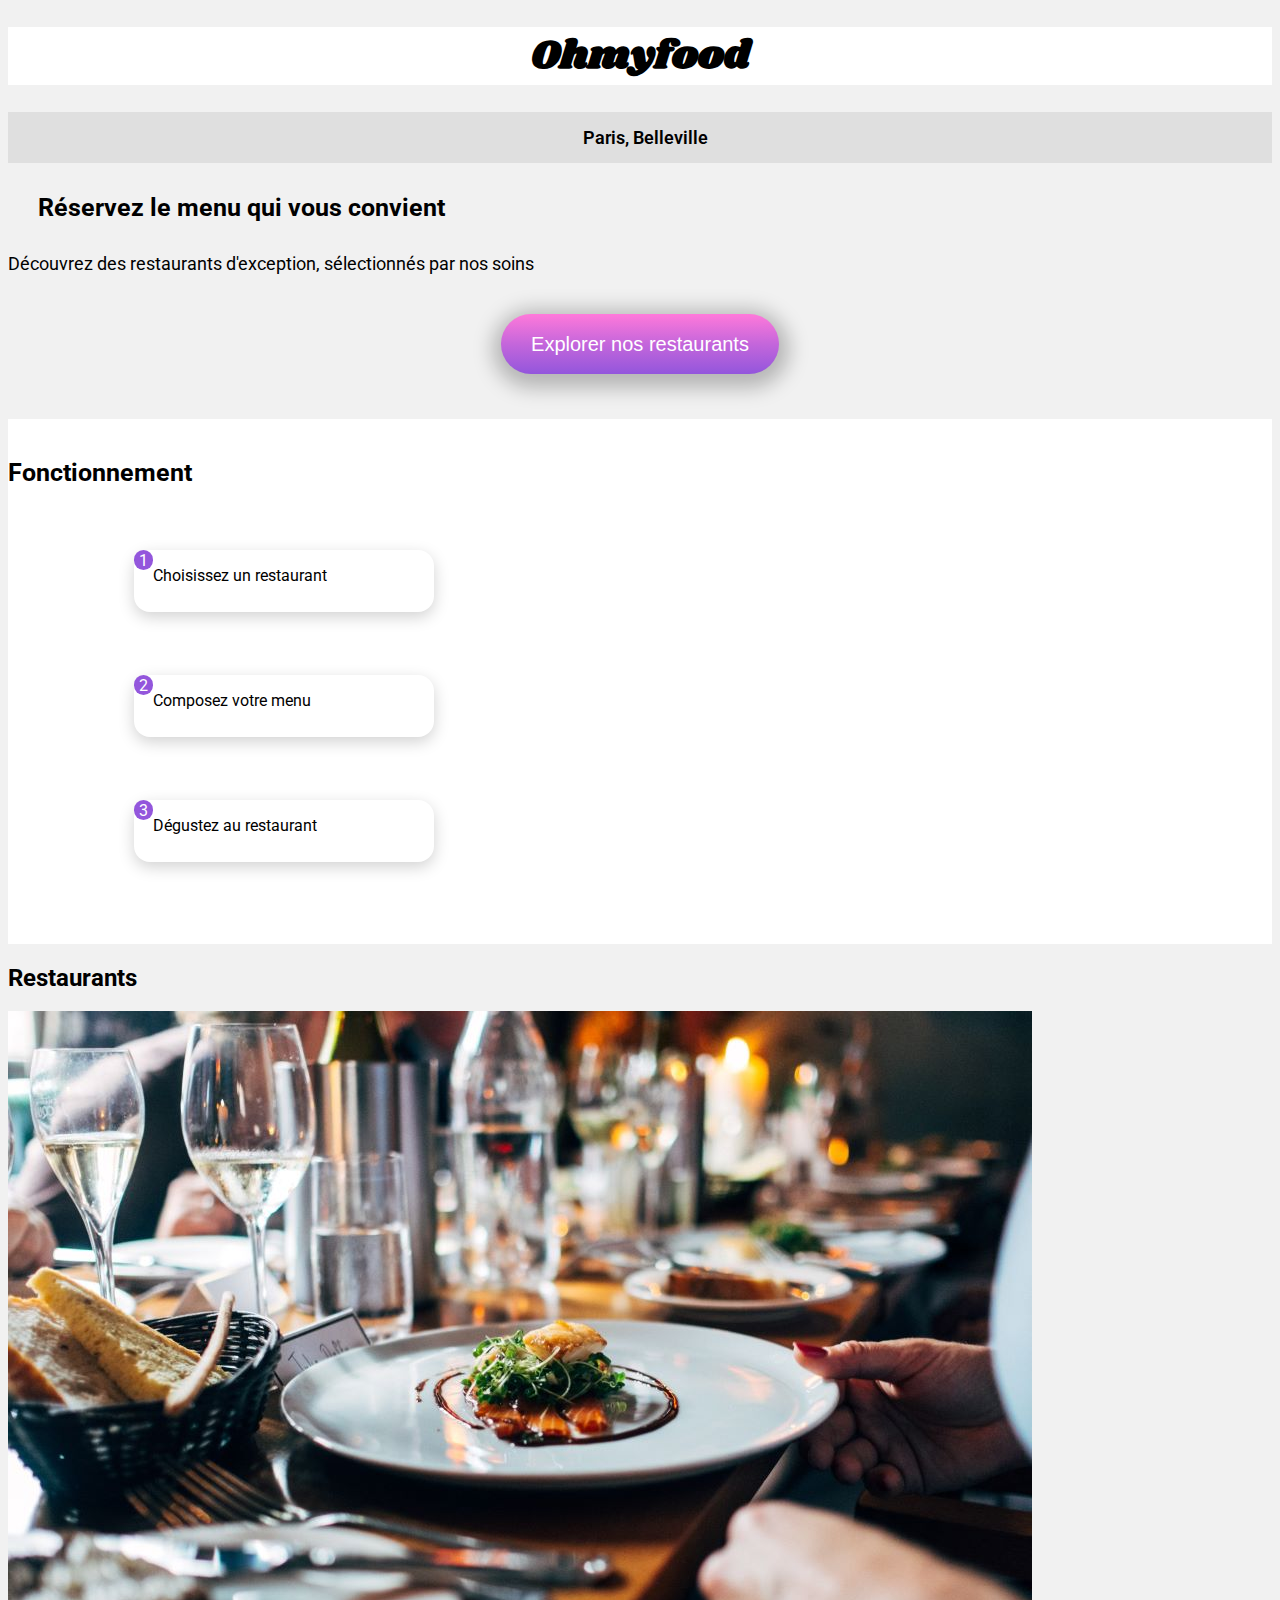
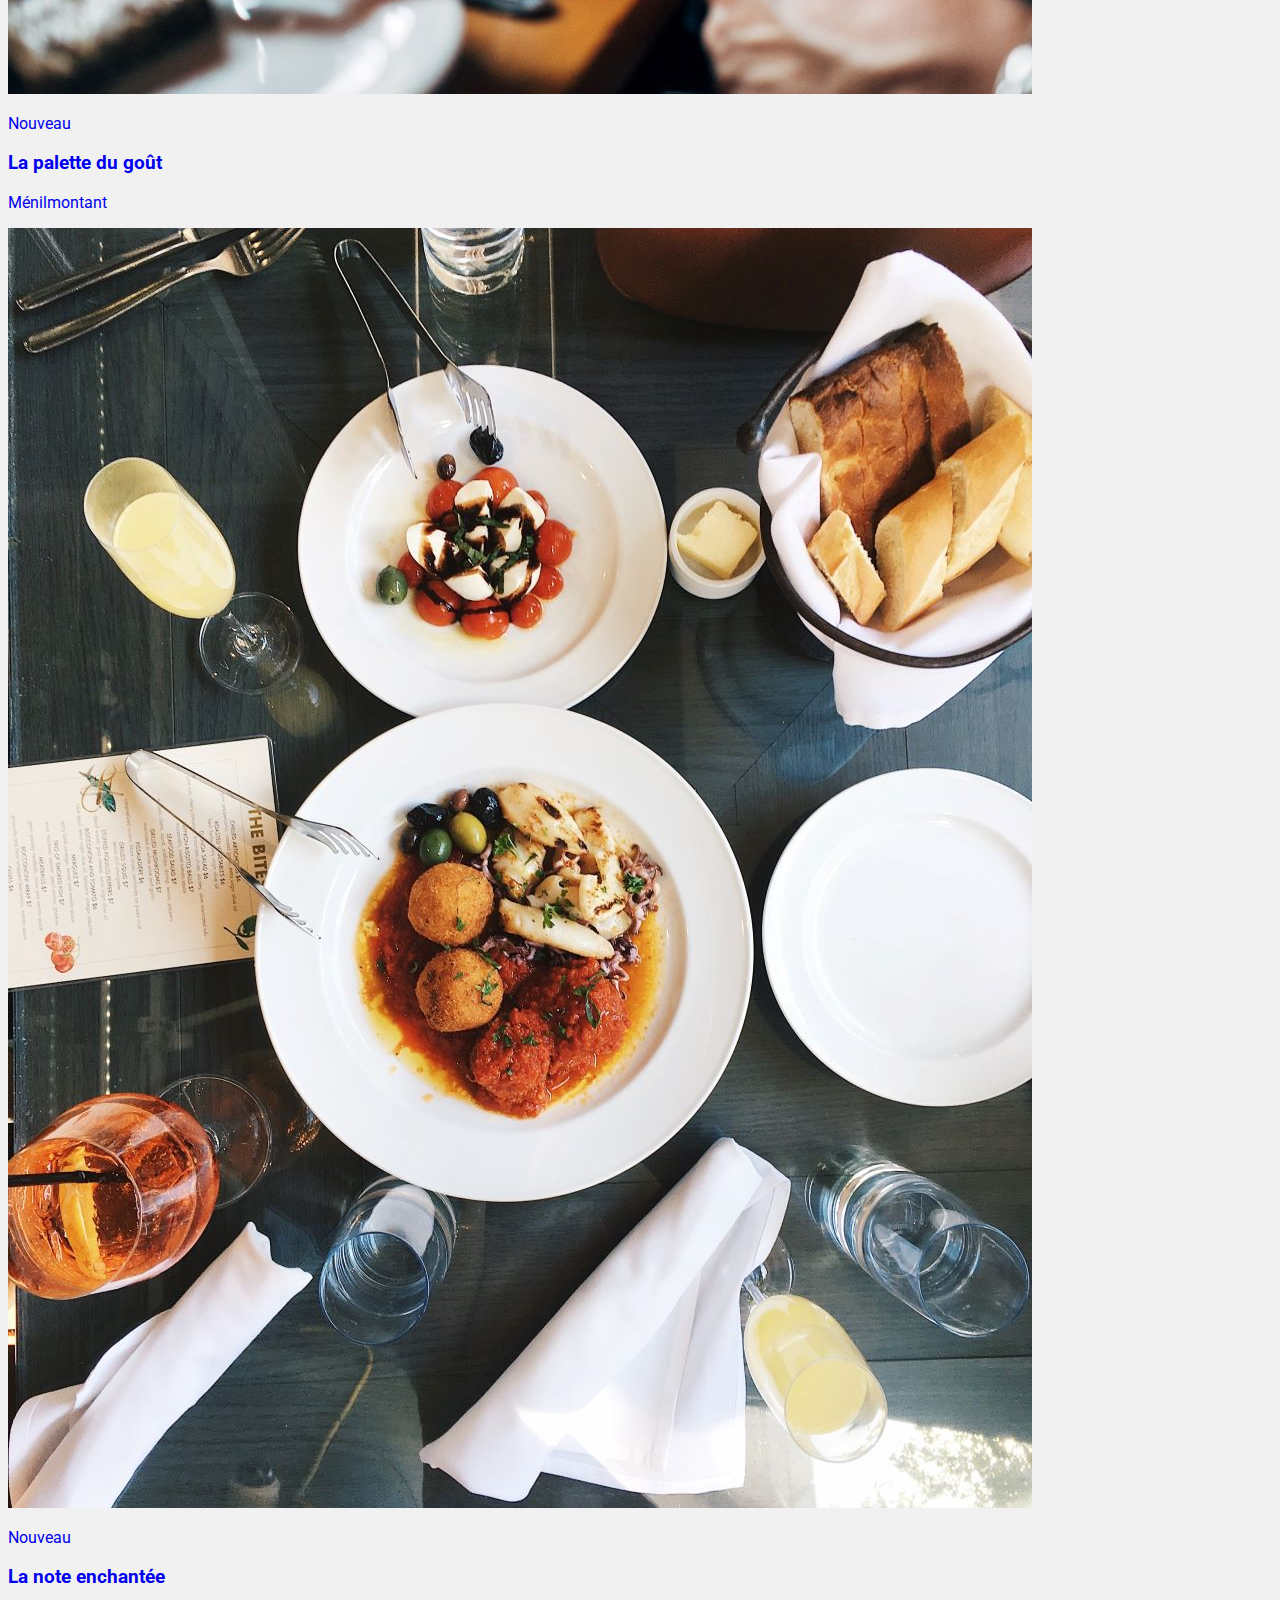
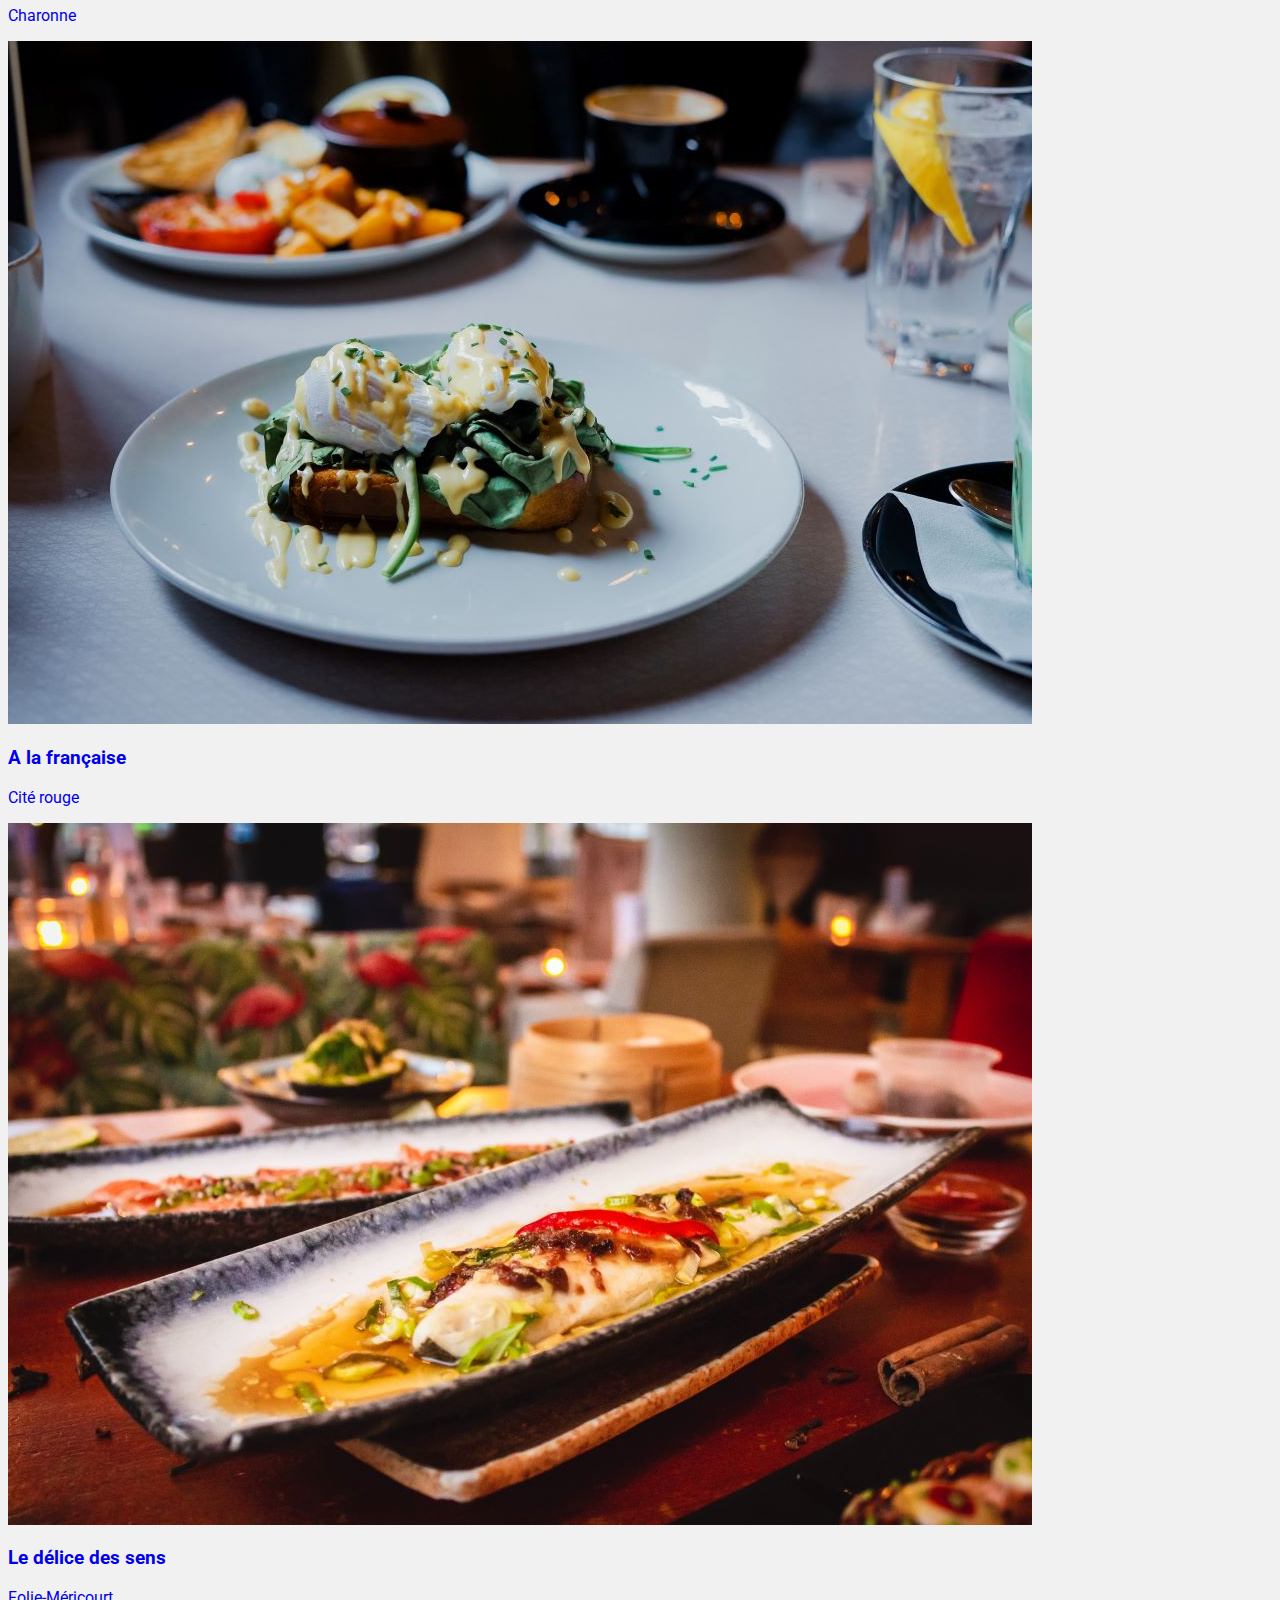
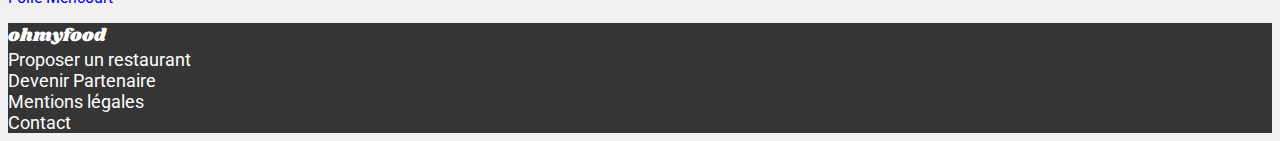
==== commit e430c8af: "modification css et html minime" ====
--- a/index.html
+++ b/index.html
@@ -17,11 +17,13 @@
 
     <div class="subheader">
         
-        <div class="subheader__iconemap">
-           <i class="fas fa-map-marker-alt"></i>
-        </div>
-        <div class="subheader__content">
-            <a href="#">Paris, Belleville</a>
+        <div class="subheader__location">
+            <div class="subheader__iconemap">
+                <i class="fas fa-map-marker-alt"></i>
+             </div>
+             <div class="subheader__content">
+                 <a href="#">Paris, Belleville</a>
+             </div>
         </div>
 
         <div class="prev">
@@ -29,9 +31,11 @@
                 <h2 class="prev__title">Réservez le menu qui vous convient</h2>
                 <p class="prev__subtitle">Découvrez des restaurants d'exception, sélectionnés par nos soins</p>
             </div>
-            <button class="button">
-                Explorer nos restaurants
-            </button>
+            <div class="button">
+                <button>
+                    Explorer nos restaurants
+                </button>
+            </div>
         </div>
 
     </div>
@@ -45,10 +49,12 @@
                     <div class="nav__number">
                         <span class="number--one">1</span>
                     </div>
-                    <div class="nav__icon">
-                        <i class="fas fa-mobile-alt"></i>
+                    <div class="nav__cart">
+                        <div class="nav__icon">
+                            <i class="fas fa-mobile-alt"></i>
+                        </div>
+                        <p class="nav__text">Choisissez un restaurant</p>
                     </div>
-                    <p class="nav__text">Choisissez un restaurant</p>
                 </div>
             </div>
 
@@ -57,10 +63,12 @@
                     <div class="nav__number">
                         <span class="number--two">2</span>
                     </div>
-                    <div class="nav__icon">
-                        <i class="fas fa-list-ul"></i>
+                    <div class="nav__cart">
+                        <div class="nav__icon">
+                            <i class="fas fa-list-ul"></i>
+                        </div>
+                        <p class="nav__text">Composez votre menu</p>
                     </div>
-                    <p class="nav__text">Composez votre menu</p>
                 </div>
             </div>
 
@@ -69,10 +77,12 @@
                     <div class="nav__number">
                         <span class="number--three">3</span>
                     </div>
-                    <div class="nav__icon">
-                        <i class="fas fa-store i--one"></i>
+                    <div class="nav__cart">
+                        <div class="nav__icon">
+                            <i class="fas fa-store i--one"></i>
+                        </div>
+                        <p class="nav__text">Dégustez au restaurant</p>
                     </div>
-                    <p class="nav__text">Dégustez au restaurant</p>
                 </div>
             </div>
         </section>
@@ -143,11 +153,11 @@
     <footer>
 
         <div class="footer__content">
-            
+
             <a class="footer__title" href="#">ohmyfood</a>
             
             <div class="footer__item">
-                <i class="fa-solid fa-utensils"></i>
+                <i class="fas fa-utensils"></i>
                 <a href="#">Proposer un restaurant</a>
             </div>
             <div class="footer__item">
--- a/sass/style.css
+++ b/sass/style.css
@@ -1,6 +1,11 @@
 @import url("https://fonts.googleapis.com/css2?family=Shrikhand&display=swap");
 @import url("https://fonts.googleapis.com/css2?family=Roboto&display=swap");
-h1 {
+header {
+  background-color: white;
+  width: 100%;
+}
+
+header h1 {
   display: -webkit-box;
   display: -ms-flexbox;
   display: flex;
@@ -11,15 +16,50 @@
   font-size: 40px;
 }
 
-body {
-  font-family: 'Roboto', sans-serif;
+.subheader .subheader__location {
+  display: -webkit-box;
+  display: -ms-flexbox;
+  display: flex;
+  -webkit-box-orient: horizontal;
+  -webkit-box-direction: normal;
+      -ms-flex-direction: row;
+          flex-direction: row;
+  -webkit-box-align: end;
+      -ms-flex-align: end;
+          align-items: flex-end;
+  -webkit-box-pack: center;
+      -ms-flex-pack: center;
+          justify-content: center;
+  background-color: #dfdfdf;
+  padding-top: 15px;
+  padding-bottom: 15px;
 }
 
-a {
-  text-decoration: none;
+.subheader .subheader__content {
+  padding-left: 10px;
 }
 
-/*SUBHEADER*/
+.subheader .subheader__content {
+  font-size: 18px;
+}
+
+.subheader .prev__title {
+  display: -webkit-box;
+  display: -ms-flexbox;
+  display: flex;
+  text-align: center;
+  font-size: 25px;
+  padding: 10px 30px 10px 30px;
+}
+
+.subheader .prev__subtitle {
+  display: -webkit-box;
+  display: -ms-flexbox;
+  display: flex;
+  text-align: center;
+  font-size: 18px;
+}
+
 .subheader .subheader__iconemap i {
   font-size: 25px;
   color: black;
@@ -46,15 +86,79 @@
   background-image: linear-gradient(to top, #9356DC, #c466db, #FF79DA);
 }
 
+.subheader .button {
+  display: -webkit-box;
+  display: -ms-flexbox;
+  display: flex;
+  -webkit-box-pack: center;
+      -ms-flex-pack: center;
+          justify-content: center;
+  margin-top: 40px;
+  margin-bottom: 45px;
+}
+
+body {
+  font-family: 'Roboto', sans-serif;
+  background-color: #f1f1f1;
+}
+
+a {
+  text-decoration: none;
+}
+
 /* MAIN */
-/* Section fonctionnement */
-.nav .nav__icon i {
+/*SECTION FONCTIONNEMENT*/
+.section--fonctionnement {
+  background-color: white;
+  padding-bottom: 18px;
+  padding-top: 18px;
+}
+
+.section--fonctionnement .section__title {
+  font-size: 25px;
+}
+
+.section--fonctionnement .nav .nav__number {
+  padding: 1px 5px;
+  color: white;
+  background-color: #9356dc;
+  border-radius: 10px;
+  height: 18px;
+}
+
+.section--fonctionnement .nav__content {
+  display: -webkit-box;
+  display: -ms-flexbox;
+  display: flex;
+  -webkit-box-pack: start;
+      -ms-flex-pack: start;
+          justify-content: flex-start;
+  -webkit-box-shadow: 0 5px 16px #0000002e;
+          box-shadow: 0 5px 16px #0000002e;
+  width: 300px;
+  margin: 5% 10%;
+  border-radius: 16px;
+  height: 62px;
+}
+
+.section--fonctionnement .nav__icon i {
   color: rgba(3, 3, 3, 0.39);
   font-size: 20px;
+  width: 50px;
+  display: -webkit-box;
+  display: -ms-flexbox;
+  display: flex;
+  -webkit-box-pack: center;
+      -ms-flex-pack: center;
+          justify-content: center;
+  -webkit-box-align: center;
+      -ms-flex-align: center;
+          align-items: center;
+  margin-left: 20px;
 }
 
 footer {
-  background-color: #2c2c2c;
+  background-color: #353535;
 }
 
 footer .footer__content a, footer i {
@@ -68,5 +172,6 @@
 footer .footer__title {
   font-family: 'Shrikhand', cursive;
   font-size: 25px;
+  color: white;
 }
 /*# sourceMappingURL=style.css.map */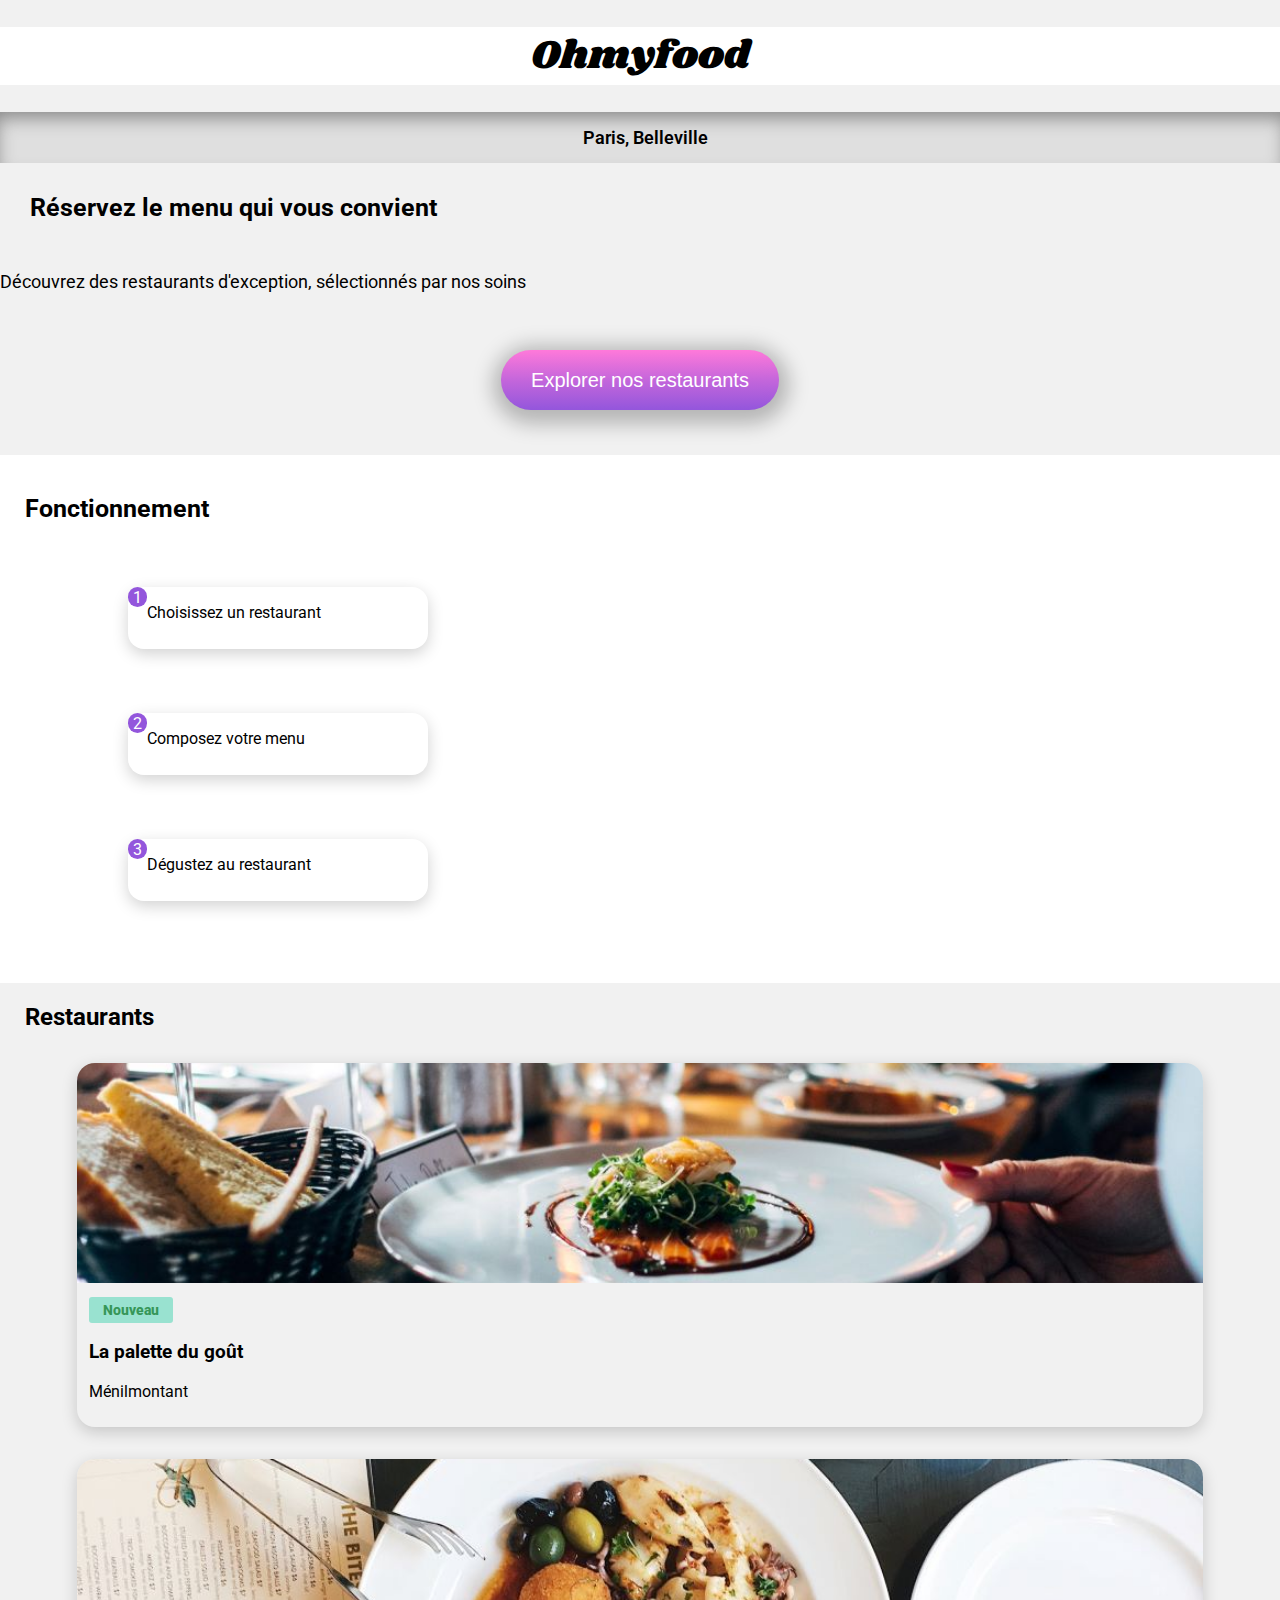
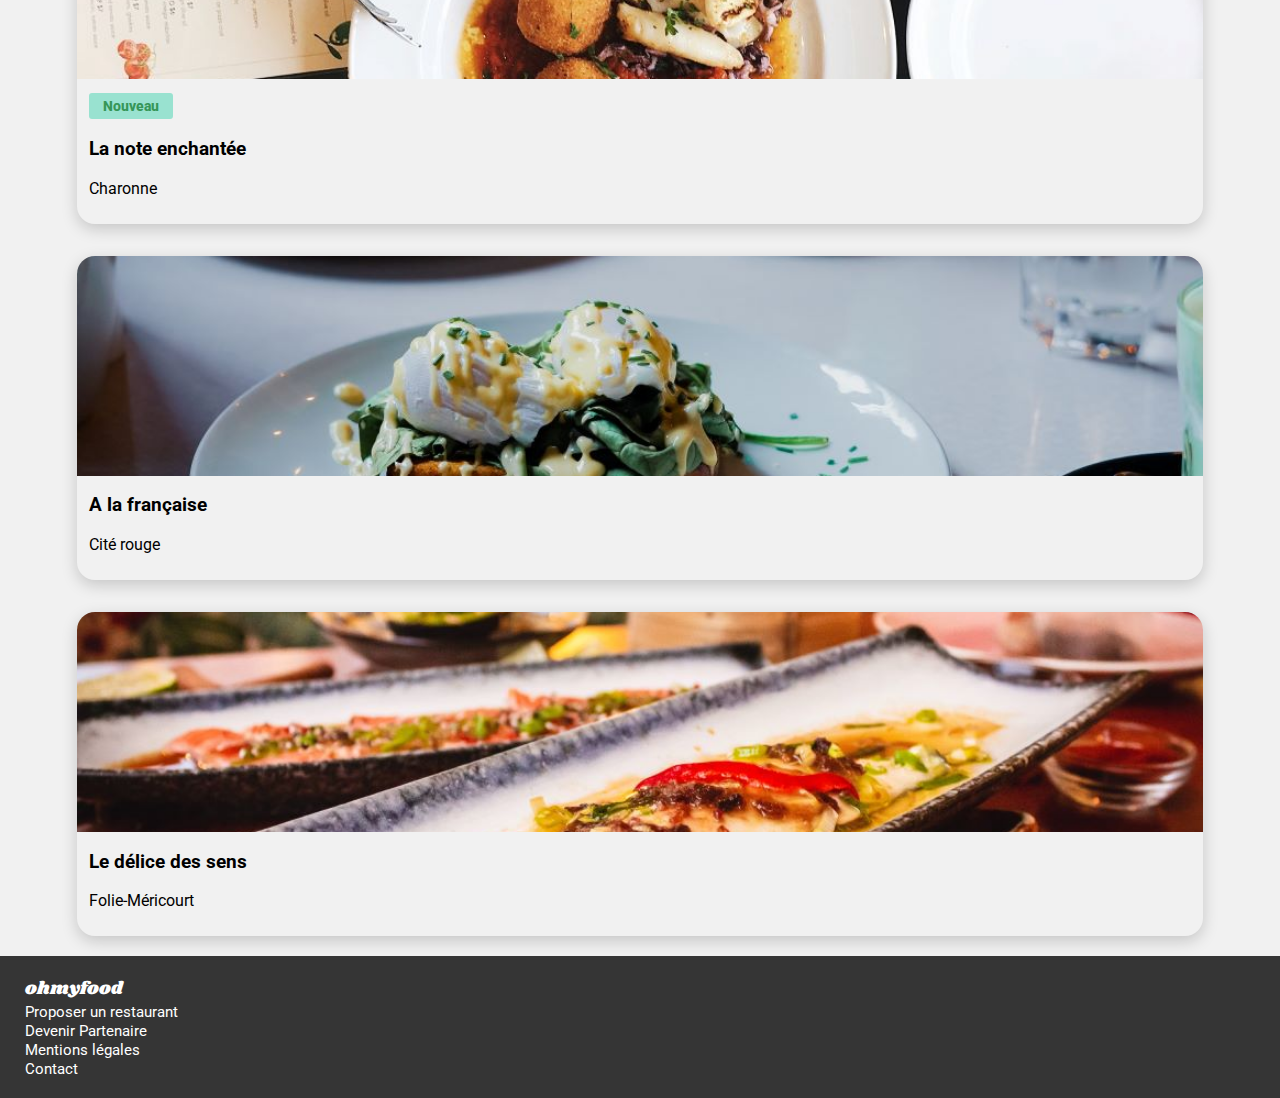
==== commit 7e694938: "modification des carts resto en css" ====
--- a/index.html
+++ b/index.html
@@ -10,7 +10,7 @@
     <link rel="stylesheet" href="sass/style.css">
 </head>
 <body>
-    
+        
     <header>
         <h1>Ohmyfood</h1>
     </header>
@@ -40,6 +40,7 @@
 
     </div>
 
+<div class="container-site">
     <main>
         <section class="section section--fonctionnement">
             <h2 class="section__title">Fonctionnement</h2>
@@ -149,7 +150,7 @@
         </section>
 
     </main>
-
+</div>
     <footer>
 
         <div class="footer__content">
@@ -176,4 +177,5 @@
     </footer>
 
 </body>
+    
 </html>--- a/sass/style.css
+++ b/sass/style.css
@@ -14,6 +14,11 @@
           justify-content: center;
   font-family: 'Shrikhand', cursive;
   font-size: 40px;
+  font-weight: 550;
+}
+
+header i {
+  font-size: 22px;
 }
 
 .subheader .subheader__location {
@@ -33,35 +38,17 @@
   background-color: #dfdfdf;
   padding-top: 15px;
   padding-bottom: 15px;
+  -webkit-box-shadow: inset 1px 10px 18px -4px #000000;
+  box-shadow: inset 1px 10px 18px -4px #8a8a8a;
 }
 
 .subheader .subheader__content {
   padding-left: 10px;
-}
-
-.subheader .subheader__content {
   font-size: 18px;
 }
 
-.subheader .prev__title {
-  display: -webkit-box;
-  display: -ms-flexbox;
-  display: flex;
-  text-align: center;
-  font-size: 25px;
-  padding: 10px 30px 10px 30px;
-}
-
-.subheader .prev__subtitle {
-  display: -webkit-box;
-  display: -ms-flexbox;
-  display: flex;
-  text-align: center;
-  font-size: 18px;
-}
-
 .subheader .subheader__iconemap i {
-  font-size: 25px;
+  font-size: 22px;
   color: black;
 }
 
@@ -69,6 +56,37 @@
   text-decoration: none;
   color: black;
   font-weight: 600;
+}
+
+.subheader .prev__title {
+  display: -webkit-box;
+  display: -ms-flexbox;
+  display: flex;
+  text-align: center;
+  font-size: 25px;
+  padding: 10px 30px 10px 30px;
+}
+
+.subheader .prev__content {
+  display: -webkit-box;
+  display: -ms-flexbox;
+  display: flex;
+  text-align: center;
+  -webkit-box-orient: vertical;
+  -webkit-box-direction: normal;
+      -ms-flex-direction: column;
+          flex-direction: column;
+  -webkit-box-pack: center;
+      -ms-flex-pack: center;
+          justify-content: center;
+}
+
+.subheader .prev__subtitle {
+  display: -webkit-box;
+  display: -ms-flexbox;
+  display: flex;
+  text-align: center;
+  font-size: 18px;
 }
 
 .subheader button {
@@ -100,6 +118,12 @@
 body {
   font-family: 'Roboto', sans-serif;
   background-color: #f1f1f1;
+  margin: 0 auto;
+}
+
+.container-site {
+  max-width: 1400px;
+  margin: 0 auto;
 }
 
 a {
@@ -116,6 +140,7 @@
 
 .section--fonctionnement .section__title {
   font-size: 25px;
+  padding-left: 25px;
 }
 
 .section--fonctionnement .nav .nav__number {
@@ -157,10 +182,79 @@
   margin-left: 20px;
 }
 
+.section--restaurants .section__title {
+  padding-left: 25px;
+}
+
+.section--restaurants .cartresto {
+  display: -webkit-box;
+  display: -ms-flexbox;
+  display: flex;
+  -webkit-box-pack: center;
+      -ms-flex-pack: center;
+          justify-content: center;
+  -ms-flex-wrap: wrap;
+      flex-wrap: wrap;
+}
+
+.section--restaurants .cartresto .resto {
+  width: 88%;
+  border-radius: 18px;
+  -webkit-box-shadow: 0 5px 16px #0000002e;
+          box-shadow: 0 5px 16px #0000002e;
+  margin-top: 12px;
+  margin-bottom: 20px;
+}
+
+.section--restaurants .cartresto .resto__content {
+  color: black;
+  padding-left: 12px;
+  padding-bottom: 10px;
+}
+
+.section--restaurants .cartresto .resto__image img {
+  -webkit-box-sizing: content-box;
+          box-sizing: content-box;
+  border-radius: 18px 18px 0 0;
+  width: 100%;
+  height: 220px;
+  -o-object-fit: cover;
+     object-fit: cover;
+  position: relative;
+  display: block;
+  margin-bottom: 10px;
+}
+
+.section--restaurants .cartresto .resto__new {
+  top: 13px;
+  right: 8px;
+  width: 56px;
+  background: #99E2D0;
+  padding: 5px 14px;
+  font-size: 14px;
+  color: #369658;
+  font-weight: 800;
+  border-radius: 3px;
+}
+
+.page__title h2 {
+  font-family: 'Shrikhand', cursive;
+  font-size: 30px;
+  font-weight: 450;
+}
+
+.page__title i {
+  font-size: 25px;
+}
+
 footer {
   background-color: #353535;
 }
 
+footer .footer__content {
+  padding: 20px 0 20px 25px;
+}
+
 footer .footer__content a, footer i {
   color: white;
 }
@@ -174,4 +268,8 @@
   font-size: 25px;
   color: white;
 }
+
+footer .footer__item a {
+  font-size: 15px;
+}
 /*# sourceMappingURL=style.css.map */